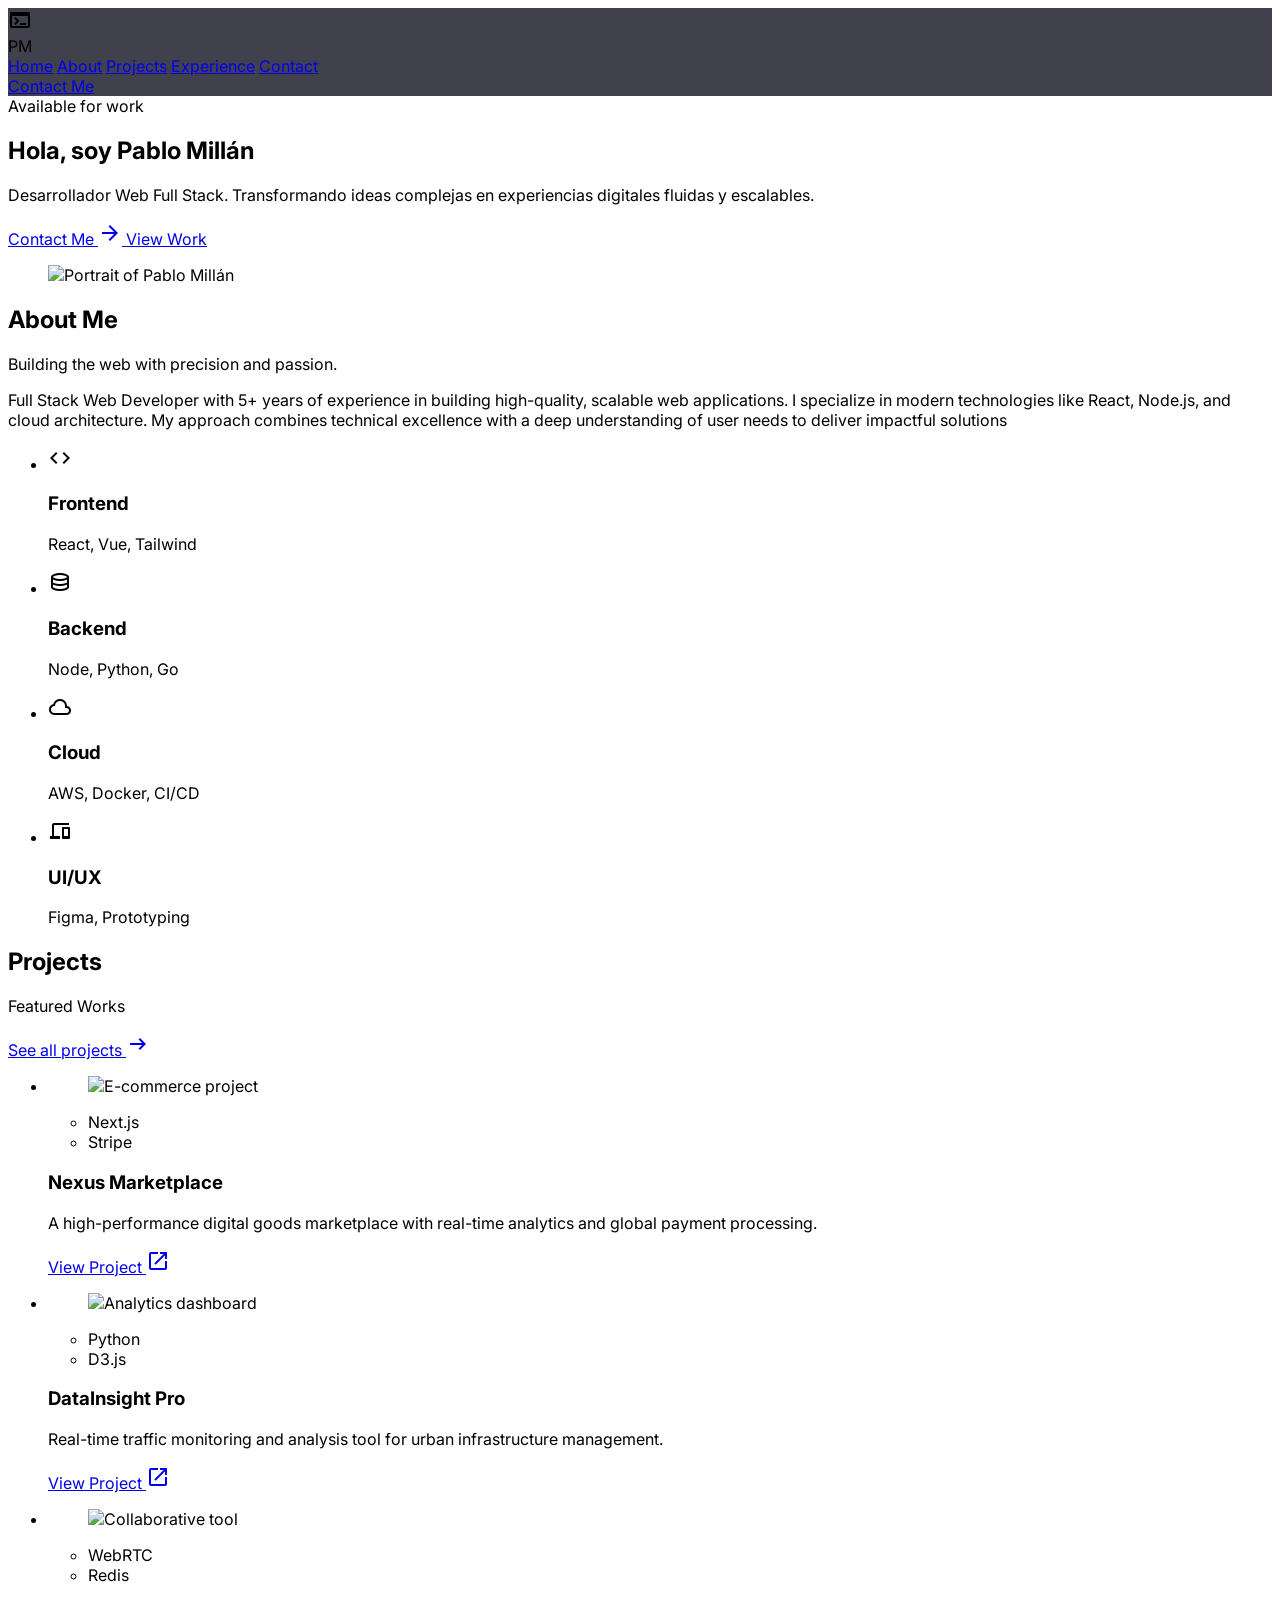
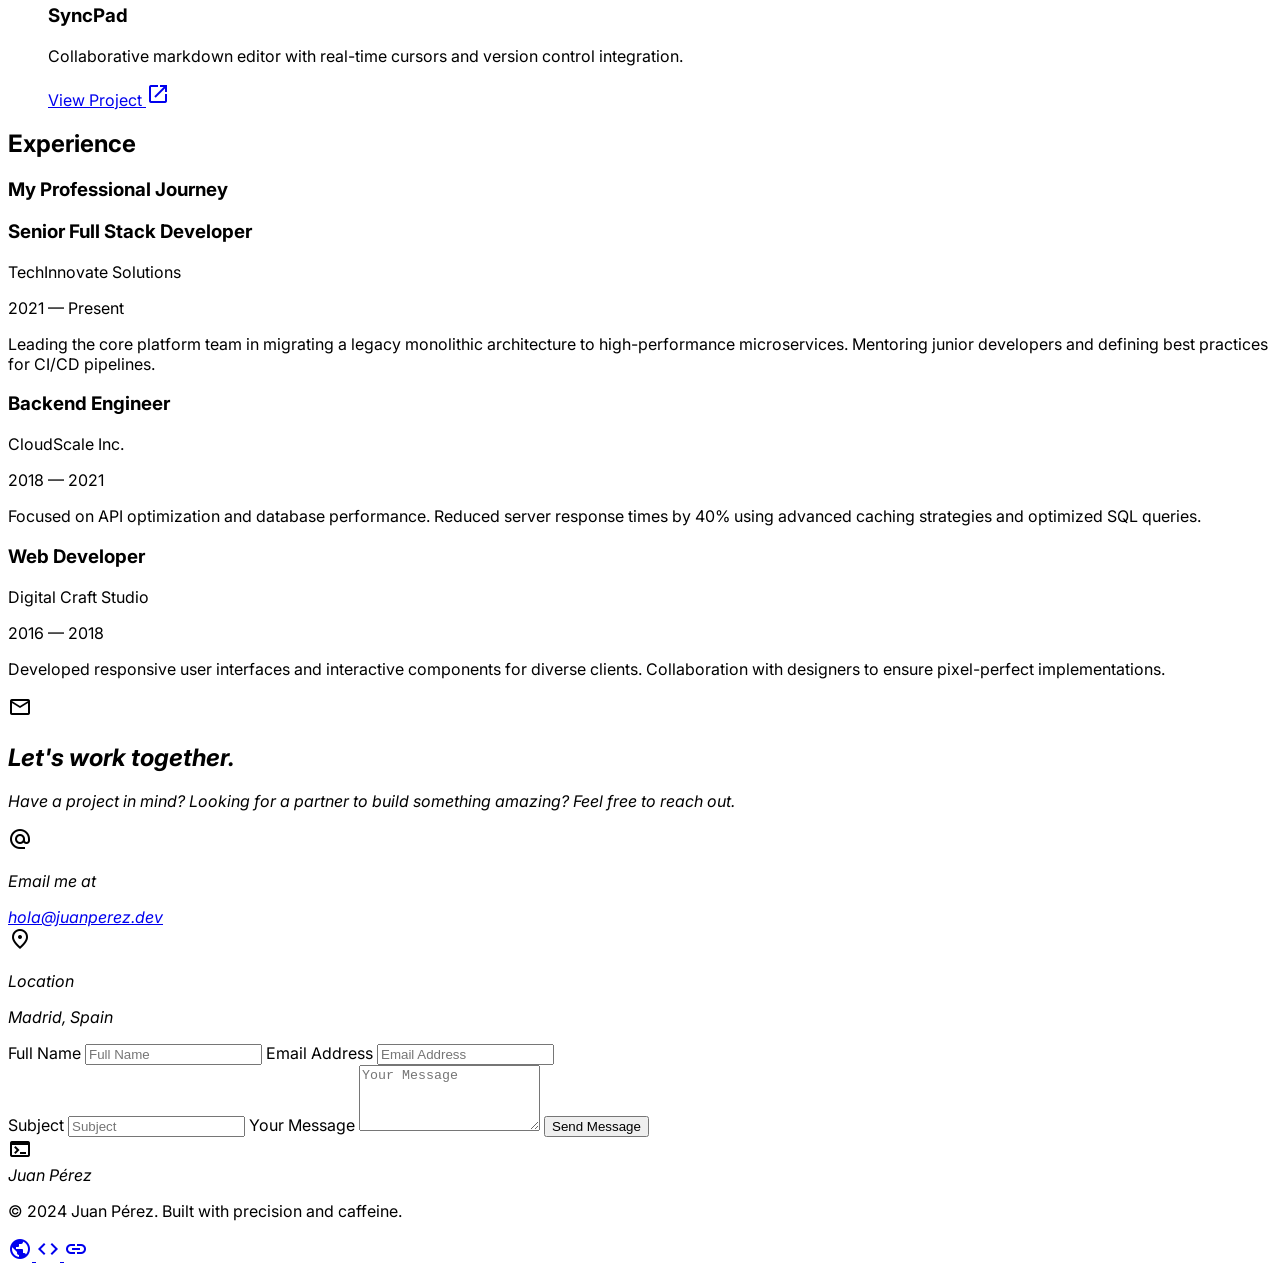
==== index.html @ 18f6be23 "Index del portfolio con html y tailwind para estilos Signed-off-by: PabloMM03 <1V3rsus1@gmail.com>" ====
<!DOCTYPE html>

<html class="dark" lang="es">
  <head>
    <meta charset="utf-8" />
    <meta content="width=device-width, initial-scale=1.0" name="viewport" />
    <title>Pablo Millán | Full Stack Developer</title>
    <!-- <link rel="stylesheet" href="styles.css"> -->
    <script src="https://cdn.tailwindcss.com?plugins=forms,container-queries"></script>
    <link
      href="https://fonts.googleapis.com/css2?family=Inter:wght@300;400;500;600;700;800;900&amp;display=swap"
      rel="stylesheet"
    />
    <link
      href="https://fonts.googleapis.com/css2?family=Material+Symbols+Outlined:wght@100..700,0..1&amp;display=swap"
      rel="stylesheet"
    />
    <link
      href="https://fonts.googleapis.com/css2?family=Material+Symbols+Outlined:wght,FILL@100..700,0..1&amp;display=swap"
      rel="stylesheet"
    />

    <script id="tailwind-config">
      tailwind.config = {
        darkMode: 'class',
        theme: {
          extend: {
            colors: {
              primary: '#5048e5',
              'background-light': '#f6f6f8',
              'background-dark': '#121121',
            },
            fontFamily: {
              display: ['Inter', 'sans-serif'],
            },
            borderRadius: {
              DEFAULT: '0.25rem',
              lg: '0.5rem',
              xl: '0.75rem',
              full: '9999px',
            },
          },
        },
      }
    </script>

    <style>
      html {
        scroll-behavior: smooth;
      }
      body {
        font-family: 'Inter', sans-serif;
      }
      .glass-effect {
        background: rgba(18, 17, 33, 0.8);
        backdrop-filter: blur(12px);
      }
    </style>
  </head>
  <body
    class="bg-background-light dark:bg-background-dark text-slate-900 dark:text-slate-100 font-display transition-colors duration-300"
  >
    <!-- Navigation Bar -->
    <nav
      class="fixed top-0 left-0 right-0 z-50 border-b border-primary/10 glass-effect"
    >
      <div
        class="max-w-7xl mx-auto px-6 h-20 flex items-center justify-between"
      >
        <div class="flex items-center gap-3">
          <div class="bg-primary p-2 rounded-lg text-white">
            <span class="material-symbols-outlined block">terminal</span>
          </div>
          <span class="text-xl font-bold tracking-tight">PM</span>
        </div>
        <div class="hidden md:flex items-center gap-10">
          <a
            class="text-sm font-medium hover:text-primary transition-colors"
            href="#home"
            >Home</a
          >
          <a
            class="text-sm font-medium hover:text-primary transition-colors"
            href="#about"
            >About</a
          >
          <a
            class="text-sm font-medium hover:text-primary transition-colors"
            href="#projects"
            >Projects</a
          >
          <a
            class="text-sm font-medium hover:text-primary transition-colors"
            href="#experience"
            >Experience</a
          >
          <a
            class="text-sm font-medium hover:text-primary transition-colors"
            href="#contact"
            >Contact</a
          >
        </div>
        <a
          class="bg-primary text-white px-6 py-2.5 rounded-lg text-sm font-bold hover:bg-primary/90 transition-all shadow-lg shadow-primary/20"
          href="#contact"
        >
          Contact Me
        </a>
      </div>
    </nav>

    <main class="pt-20">
      <!-- Hero Section -->
      <section id="home" class="relative overflow-hidden py-24 md:py-32">
        <!-- Fondos decorativos -->
        <div
          class="absolute top-0 right-0 -z-10 w-1/2 h-full opacity-20 pointer-events-none"
        >
          <div
            class="absolute top-1/4 right-1/4 w-96 h-96 bg-primary rounded-full blur-[120px]"
          ></div>
        </div>

        <div
          class="max-w-7xl mx-auto px-6 grid md:grid-cols-2 gap-16 items-center"
        >
          <!-- Texto principal -->
          <header class="flex flex-col gap-8">
            <!-- Estado disponible -->
            <div
              class="inline-flex items-center gap-2 px-3 py-1 rounded-full bg-primary/10 text-primary border border-primary/20 w-fit"
            >
              <span class="relative flex h-2 w-2">
                <span
                  class="animate-ping absolute inline-flex h-full w-full rounded-full bg-primary opacity-75"
                ></span>
                <span
                  class="relative inline-flex rounded-full h-2 w-2 bg-primary"
                ></span>
              </span>
              <span class="text-xs font-bold uppercase tracking-wider"
                >Available for work</span
              >
            </div>

            <!-- Nombre y descripción -->
            <hgroup class="space-y-4">
              <h1
                class="text-5xl md:text-7xl font-black leading-[1.1] tracking-tight"
              >
                Hola, soy <span class="text-primary">Pablo Millán</span>
              </h1>
              <p
                class="text-xl text-slate-600 dark:text-slate-400 max-w-lg leading-relaxed"
              >
                Desarrollador Web Full Stack. Transformando ideas complejas en
                experiencias digitales fluidas y escalables.
              </p>
            </hgroup>

            <!-- Botones -->
            <div class="flex flex-wrap gap-4">
              <a
                href="#contact"
                class="bg-primary text-white px-8 py-4 rounded-xl font-bold flex items-center gap-2 hover:translate-y-[-2px] transition-all shadow-xl shadow-primary/30"
              >
                Contact Me
                <span class="material-symbols-outlined text-lg"
                  >arrow_forward</span
                >
              </a>
              <a
                href="#projects"
                class="bg-slate-200 dark:bg-slate-800/50 px-8 py-4 rounded-xl font-bold hover:bg-slate-300 dark:hover:bg-slate-800 transition-all"
              >
                View Work
              </a>
            </div>
          </header>

          <!-- Imagen -->
          <figure class="relative group">
            <div
              class="absolute -inset-1 bg-gradient-to-r from-primary to-indigo-500 rounded-2xl blur opacity-25 group-hover:opacity-40 transition duration-1000 group-hover:duration-200"
            ></div>
            <div
              class="relative bg-white dark:bg-slate-900 rounded-2xl overflow-hidden aspect-square border border-slate-200 dark:border-slate-800"
            >
              <img
                alt="Portrait of Pablo Millán"
                class="w-full h-full object-cover"
                data-alt="Professional portrait of a male web developer"
                src="https://lh3.googleusercontent.com/aida-public/[base64]"
              />
            </div>
          </figure>
        </div>
      </section>

      <!-- About Section -->
      <section id="about" class="py-24 bg-slate-50 dark:bg-slate-900/30">
        <div class="max-w-7xl mx-auto px-6">
          <article class="max-w-3xl">
            <header class="mb-10">
              <h2
                class="text-primary font-bold tracking-widest uppercase text-sm mb-4"
              >
                About Me
              </h2>
              <p class="text-3xl md:text-4xl font-bold">
                Building the web with precision and passion.
              </p>
            </header>

            <p
              class="text-lg text-slate-600 dark:text-slate-400 leading-relaxed mb-10"
            >
              Full Stack Web Developer with 5+ years of experience in building
              high-quality, scalable web applications. I specialize in modern
              technologies like React, Node.js, and cloud architecture. My
              approach combines technical excellence with a deep understanding
              of user needs to deliver impactful solutions
            </p>

            <ul class="grid grid-cols-2 md:grid-cols-4 gap-6 items-stretch">
              <li class="h-full">
                <article
                  class="h-full flex flex-col p-6 rounded-2xl bg-white dark:bg-slate-800 border border-slate-200 dark:border-slate-700"
                >
                  <span class="material-symbols-outlined text-primary mb-3">
                    code
                  </span>
                  <h3 class="font-bold mb-1">Frontend</h3>
                  <p class="text-sm text-slate-500">React, Vue, Tailwind</p>
                </article>
              </li>

              <li class="h-full">
                <article
                  class="h-full flex flex-col p-6 rounded-2xl bg-white dark:bg-slate-800 border border-slate-200 dark:border-slate-700"
                >
                  <span class="material-symbols-outlined text-primary mb-3">
                    database
                  </span>
                  <h3 class="font-bold mb-1">Backend</h3>
                  <p class="text-sm text-slate-500">Node, Python, Go</p>
                </article>
              </li>

              <li class="h-full">
                <article
                  class="h-full flex flex-col p-6 rounded-2xl bg-white dark:bg-slate-800 border border-slate-200 dark:border-slate-700"
                >
                  <span class="material-symbols-outlined text-primary mb-3">
                    cloud
                  </span>
                  <h3 class="font-bold mb-1">Cloud</h3>
                  <p class="text-sm text-slate-500">AWS, Docker, CI/CD</p>
                </article>
              </li>

              <li class="h-full">
                <article
                  class="h-full flex flex-col p-6 rounded-2xl bg-white dark:bg-slate-800 border border-slate-200 dark:border-slate-700"
                >
                  <span class="material-symbols-outlined text-primary mb-3">
                    devices
                  </span>
                  <h3 class="font-bold mb-1">UI/UX</h3>
                  <p class="text-sm text-slate-500">Figma, Prototyping</p>
                </article>
              </li>
            </ul>
          </article>
        </div>
      </section>

      <!-- Projects Section -->
      <section id="projects" class="py-24">
        <!-- Encabezado de la sección -->
        <header
          class="max-w-7xl mx-auto px-6 mb-16 flex justify-between items-end"
        >
          <div>
            <h2
              class="text-primary font-bold tracking-widest uppercase text-sm mb-4"
            >
              Projects
            </h2>
            <p class="text-3xl md:text-4xl font-bold">Featured Works</p>
          </div>
          <a
            href="projects.html"
            class="text-primary font-bold flex items-center gap-2"
          >
            See all projects
            <span
              class="material-symbols-outlined group-hover:translate-x-1 transition-transform"
              >arrow_right_alt</span
            >
          </a>
        </header>

        <!-- Grid de proyectos -->
        <ul
          class="max-w-7xl mx-auto px-6 grid md:grid-cols-2 lg:grid-cols-3 gap-8 items-stretch"
        >
          <!-- Proyecto 1 -->
          <li class="h-full">
            <article
              class="group flex flex-col h-full bg-white dark:bg-slate-900 rounded-2xl overflow-hidden border border-slate-200 dark:border-slate-800 hover:border-primary/50 transition-all"
            >
              <figure class="aspect-video overflow-hidden">
                <img
                  src="https://lh3.googleusercontent.com/aida-public/[base64]"
                  alt="E-commerce project"
                  class="w-full h-full object-cover group-hover:scale-105 transition-transform duration-500"
                />
              </figure>

              <header class="p-8 flex flex-col flex-1">
                <ul class="flex gap-2 mb-4 text-xs font-bold flex-wrap">
                  <li class="px-3 py-1 bg-primary/10 text-primary rounded-full">
                    Next.js
                  </li>
                  <li class="px-3 py-1 bg-primary/10 text-primary rounded-full">
                    Stripe
                  </li>
                </ul>
                <h3 class="text-xl font-bold mb-2">Nexus Marketplace</h3>
                <p
                  class="text-slate-500 dark:text-slate-400 text-sm mb-6 flex-1"
                >
                  A high-performance digital goods marketplace with real-time
                  analytics and global payment processing.
                </p>
                <a
                  href="#"
                  class="inline-flex items-center gap-2 text-sm font-bold text-primary mt-auto"
                >
                  View Project
                  <span
                    class="material-symbols-outlined text-sm group-hover:translate-x-0.5 transition-transform"
                    >open_in_new</span
                  >
                </a>
              </header>
            </article>
          </li>

          <!-- Proyecto 2 -->
          <li class="h-full">
            <article
              class="group flex flex-col h-full bg-white dark:bg-slate-900 rounded-2xl overflow-hidden border border-slate-200 dark:border-slate-800 hover:border-primary/50 transition-all"
            >
              <figure class="aspect-video overflow-hidden">
                <img
                  src="https://lh3.googleusercontent.com/aida-public/[base64]"
                  alt="Analytics dashboard"
                  class="w-full h-full object-cover group-hover:scale-105 transition-transform duration-500"
                />
              </figure>

              <header class="p-8 flex flex-col flex-1">
                <ul class="flex gap-2 mb-4 text-xs font-bold flex-wrap">
                  <li class="px-3 py-1 bg-primary/10 text-primary rounded-full">
                    Python
                  </li>
                  <li class="px-3 py-1 bg-primary/10 text-primary rounded-full">
                    D3.js
                  </li>
                </ul>
                <h3 class="text-xl font-bold mb-2">DataInsight Pro</h3>
                <p
                  class="text-slate-500 dark:text-slate-400 text-sm mb-6 flex-1"
                >
                  Real-time traffic monitoring and analysis tool for urban
                  infrastructure management.
                </p>
                <a
                  href="#"
                  class="inline-flex items-center gap-2 text-sm font-bold text-primary mt-auto"
                >
                  View Project
                  <span
                    class="material-symbols-outlined text-sm group-hover:translate-x-0.5 transition-transform"
                    >open_in_new</span
                  >
                </a>
              </header>
            </article>
          </li>

          <!-- Proyecto 3 -->
          <li class="h-full">
            <article
              class="group flex flex-col h-full bg-white dark:bg-slate-900 rounded-2xl overflow-hidden border border-slate-200 dark:border-slate-800 hover:border-primary/50 transition-all"
            >
              <figure class="aspect-video overflow-hidden">
                <img
                  src="https://lh3.googleusercontent.com/aida-public/[base64]"
                  alt="Collaborative tool"
                  class="w-full h-full object-cover group-hover:scale-105 transition-transform duration-500"
                />
              </figure>

              <header class="p-8 flex flex-col flex-1">
                <ul class="flex gap-2 mb-4 text-xs font-bold flex-wrap">
                  <li class="px-3 py-1 bg-primary/10 text-primary rounded-full">
                    WebRTC
                  </li>
                  <li class="px-3 py-1 bg-primary/10 text-primary rounded-full">
                    Redis
                  </li>
                </ul>
                <h3 class="text-xl font-bold mb-2">SyncPad</h3>
                <p
                  class="text-slate-500 dark:text-slate-400 text-sm mb-6 flex-1"
                >
                  Collaborative markdown editor with real-time cursors and
                  version control integration.
                </p>
                <a
                  href="https://pablomm03.github.io/InteractiveTaskManager/"
                  target="_blank"
                  class="inline-flex items-center gap-2 text-sm font-bold text-primary mt-auto"
                >
                  View Project
                  <span
                    class="material-symbols-outlined text-sm group-hover:translate-x-0.5 transition-transform"
                    >open_in_new</span
                  >
                </a>
              </header>
            </article>
          </li>
        </ul>
      </section>

      <!-- Experience Section -->
      <section id="experience" class="py-24 bg-slate-50 dark:bg-slate-900/30">
        <header class="max-w-4xl mx-auto px-6 text-center mb-16">
          <h2
            class="text-primary font-bold tracking-widest uppercase text-sm mb-4"
          >
            Experience
          </h2>
          <h3 class="text-3xl md:text-4xl font-bold">
            My Professional Journey
          </h3>
        </header>

        <div class="max-w-4xl mx-auto px-6 space-y-12">
          <!-- Experience Item 1 -->
          <article
            class="relative pl-12 before:content-[''] before:absolute before:left-0 before:top-2 before:bottom-[-48px] before:w-px before:bg-slate-200 dark:before:bg-slate-800"
          >
            <div
              class="absolute left-[-6px] top-2 w-3 h-3 rounded-full bg-primary ring-4 ring-primary/20"
            ></div>
            <header
              class="flex flex-col md:flex-row md:items-start justify-between gap-4"
            >
              <div>
                <h3 class="text-xl font-bold">Senior Full Stack Developer</h3>
                <p class="text-primary font-medium">TechInnovate Solutions</p>
              </div>
              <time
                class="text-sm font-bold px-3 py-1 rounded-lg bg-slate-200 dark:bg-slate-800 w-fit"
                >2021 — Present</time
              >
            </header>
            <p class="mt-4 text-slate-600 dark:text-slate-400 leading-relaxed">
              Leading the core platform team in migrating a legacy monolithic
              architecture to high-performance microservices. Mentoring junior
              developers and defining best practices for CI/CD pipelines.
            </p>
          </article>

          <!-- Experience Item 2 -->
          <article
            class="relative pl-12 before:content-[''] before:absolute before:left-0 before:top-2 before:bottom-[-48px] before:w-px before:bg-slate-200 dark:before:bg-slate-800"
          >
            <div
              class="absolute left-[-6px] top-2 w-3 h-3 rounded-full bg-slate-300 dark:bg-slate-700"
            ></div>
            <header
              class="flex flex-col md:flex-row md:items-start justify-between gap-4"
            >
              <div>
                <h3 class="text-xl font-bold">Backend Engineer</h3>
                <p class="text-primary font-medium">CloudScale Inc.</p>
              </div>
              <time
                class="text-sm font-bold px-3 py-1 rounded-lg bg-slate-200 dark:bg-slate-800 w-fit"
                >2018 — 2021</time
              >
            </header>
            <p class="mt-4 text-slate-600 dark:text-slate-400 leading-relaxed">
              Focused on API optimization and database performance. Reduced
              server response times by 40% using advanced caching strategies and
              optimized SQL queries.
            </p>
          </article>

          <!-- Experience Item 3 -->
          <article class="relative pl-12">
            <div
              class="absolute left-[-6px] top-2 w-3 h-3 rounded-full bg-slate-300 dark:bg-slate-700"
            ></div>
            <header
              class="flex flex-col md:flex-row md:items-start justify-between gap-4"
            >
              <div>
                <h3 class="text-xl font-bold">Web Developer</h3>
                <p class="text-primary font-medium">Digital Craft Studio</p>
              </div>
              <time
                class="text-sm font-bold px-3 py-1 rounded-lg bg-slate-200 dark:bg-slate-800 w-fit"
                >2016 — 2018</time
              >
            </header>
            <p class="mt-4 text-slate-600 dark:text-slate-400 leading-relaxed">
              Developed responsive user interfaces and interactive components
              for diverse clients. Collaboration with designers to ensure
              pixel-perfect implementations.
            </p>
          </article>
        </div>
      </section>

      <!-- Contact Section -->
      <section id="contact" class="py-24">
        <div class="max-w-7xl mx-auto px-6">
          <div
            class="bg-primary rounded-[2rem] p-8 md:p-16 text-white overflow-hidden relative shadow-2xl shadow-primary/20"
          >
            <!-- Icono decorativo -->
            <div class="absolute top-0 right-0 p-12 opacity-10">
              <span class="material-symbols-outlined text-[200px]">mail</span>
            </div>

            <div class="relative z-10 grid lg:grid-cols-2 gap-16">
              <!-- Información de contacto -->
              <address class="not-italic">
                <header>
                  <h2 class="text-4xl md:text-5xl font-black mb-6">
                    Let's work together.
                  </h2>
                  <p class="text-xl text-primary-100/80 mb-10 max-w-md">
                    Have a project in mind? Looking for a partner to build
                    something amazing? Feel free to reach out.
                  </p>
                </header>

                <div class="space-y-6">
                  <div class="flex items-center gap-4">
                    <div
                      class="size-12 rounded-xl bg-white/10 flex items-center justify-center"
                    >
                      <span class="material-symbols-outlined"
                        >alternate_email</span
                      >
                    </div>
                    <div>
                      <p class="text-sm text-white/60">Email me at</p>
                      <a
                        class="font-bold text-lg hover:underline"
                        href="mailto:hola@juanperez.dev"
                        >hola@juanperez.dev</a
                      >
                    </div>
                  </div>
                  <div class="flex items-center gap-4">
                    <div
                      class="size-12 rounded-xl bg-white/10 flex items-center justify-center"
                    >
                      <span class="material-symbols-outlined">location_on</span>
                    </div>
                    <div>
                      <p class="text-sm text-white/60">Location</p>
                      <p
                        class="font-bold text-lg"
                        data-location="Madrid, Spain"
                      >
                        Madrid, Spain
                      </p>
                    </div>
                  </div>
                </div>
              </address>

              <!-- Formulario de contacto -->
              <form class="space-y-4" aria-label="Contact Form">
                <div class="grid md:grid-cols-2 gap-4">
                  <label class="hidden" for="fullName">Full Name</label>
                  <input
                    id="fullName"
                    type="text"
                    placeholder="Full Name"
                    class="w-full bg-white/10 border-white/20 rounded-xl px-6 py-4 focus:ring-2 focus:ring-white outline-none placeholder:text-white/40"
                  />

                  <label class="hidden" for="emailAddress">Email Address</label>
                  <input
                    id="emailAddress"
                    type="email"
                    placeholder="Email Address"
                    class="w-full bg-white/10 border-white/20 rounded-xl px-6 py-4 focus:ring-2 focus:ring-white outline-none placeholder:text-white/40"
                  />
                </div>

                <label class="hidden" for="subject">Subject</label>
                <input
                  id="subject"
                  type="text"
                  placeholder="Subject"
                  class="w-full bg-white/10 border-white/20 rounded-xl px-6 py-4 focus:ring-2 focus:ring-white outline-none placeholder:text-white/40"
                />

                <label class="hidden" for="message">Your Message</label>
                <textarea
                  id="message"
                  rows="4"
                  placeholder="Your Message"
                  class="w-full bg-white/10 border-white/20 rounded-xl px-6 py-4 focus:ring-2 focus:ring-white outline-none placeholder:text-white/40"
                ></textarea>

                <button
                  type="submit"
                  class="w-full bg-white text-primary font-black py-4 rounded-xl hover:bg-slate-100 transition-colors shadow-lg"
                >
                  Send Message
                </button>
              </form>
            </div>
          </div>
        </div>
      </section>
    </main>

    <!-- Footer -->
    <footer class="py-12 border-t border-slate-200 dark:border-slate-800">
      <div
        class="max-w-7xl mx-auto px-6 flex flex-col md:flex-row items-center justify-between gap-8"
      >
        <!-- Identidad / Marca -->
        <div class="flex items-center gap-3">
          <div class="bg-primary p-1.5 rounded text-white">
            <span class="material-symbols-outlined text-sm block"
              >terminal</span
            >
          </div>
          <address class="not-italic font-bold">Juan Pérez</address>
        </div>

        <!-- Derechos -->
        <p class="text-slate-500 text-sm">
          © 2024 Juan Pérez. Built with precision and caffeine.
        </p>

        <!-- Enlaces de redes / iconos -->
        <nav class="flex gap-4" aria-label="Social Links">
          <a
            class="size-10 rounded-lg flex items-center justify-center bg-slate-100 dark:bg-slate-800 hover:bg-primary hover:text-white transition-all"
            href="#"
            aria-label="Website"
          >
            <span class="material-symbols-outlined text-lg">public</span>
          </a>
          <a
            class="size-10 rounded-lg flex items-center justify-center bg-slate-100 dark:bg-slate-800 hover:bg-primary hover:text-white transition-all"
            href="#"
            aria-label="GitHub"
          >
            <span class="material-symbols-outlined text-lg">code</span>
          </a>
          <a
            class="size-10 rounded-lg flex items-center justify-center bg-slate-100 dark:bg-slate-800 hover:bg-primary hover:text-white transition-all"
            href="#"
            aria-label="Portfolio link"
          >
            <span class="material-symbols-outlined text-lg">link</span>
          </a>
        </nav>
      </div>
    </footer>
  </body>
</html>
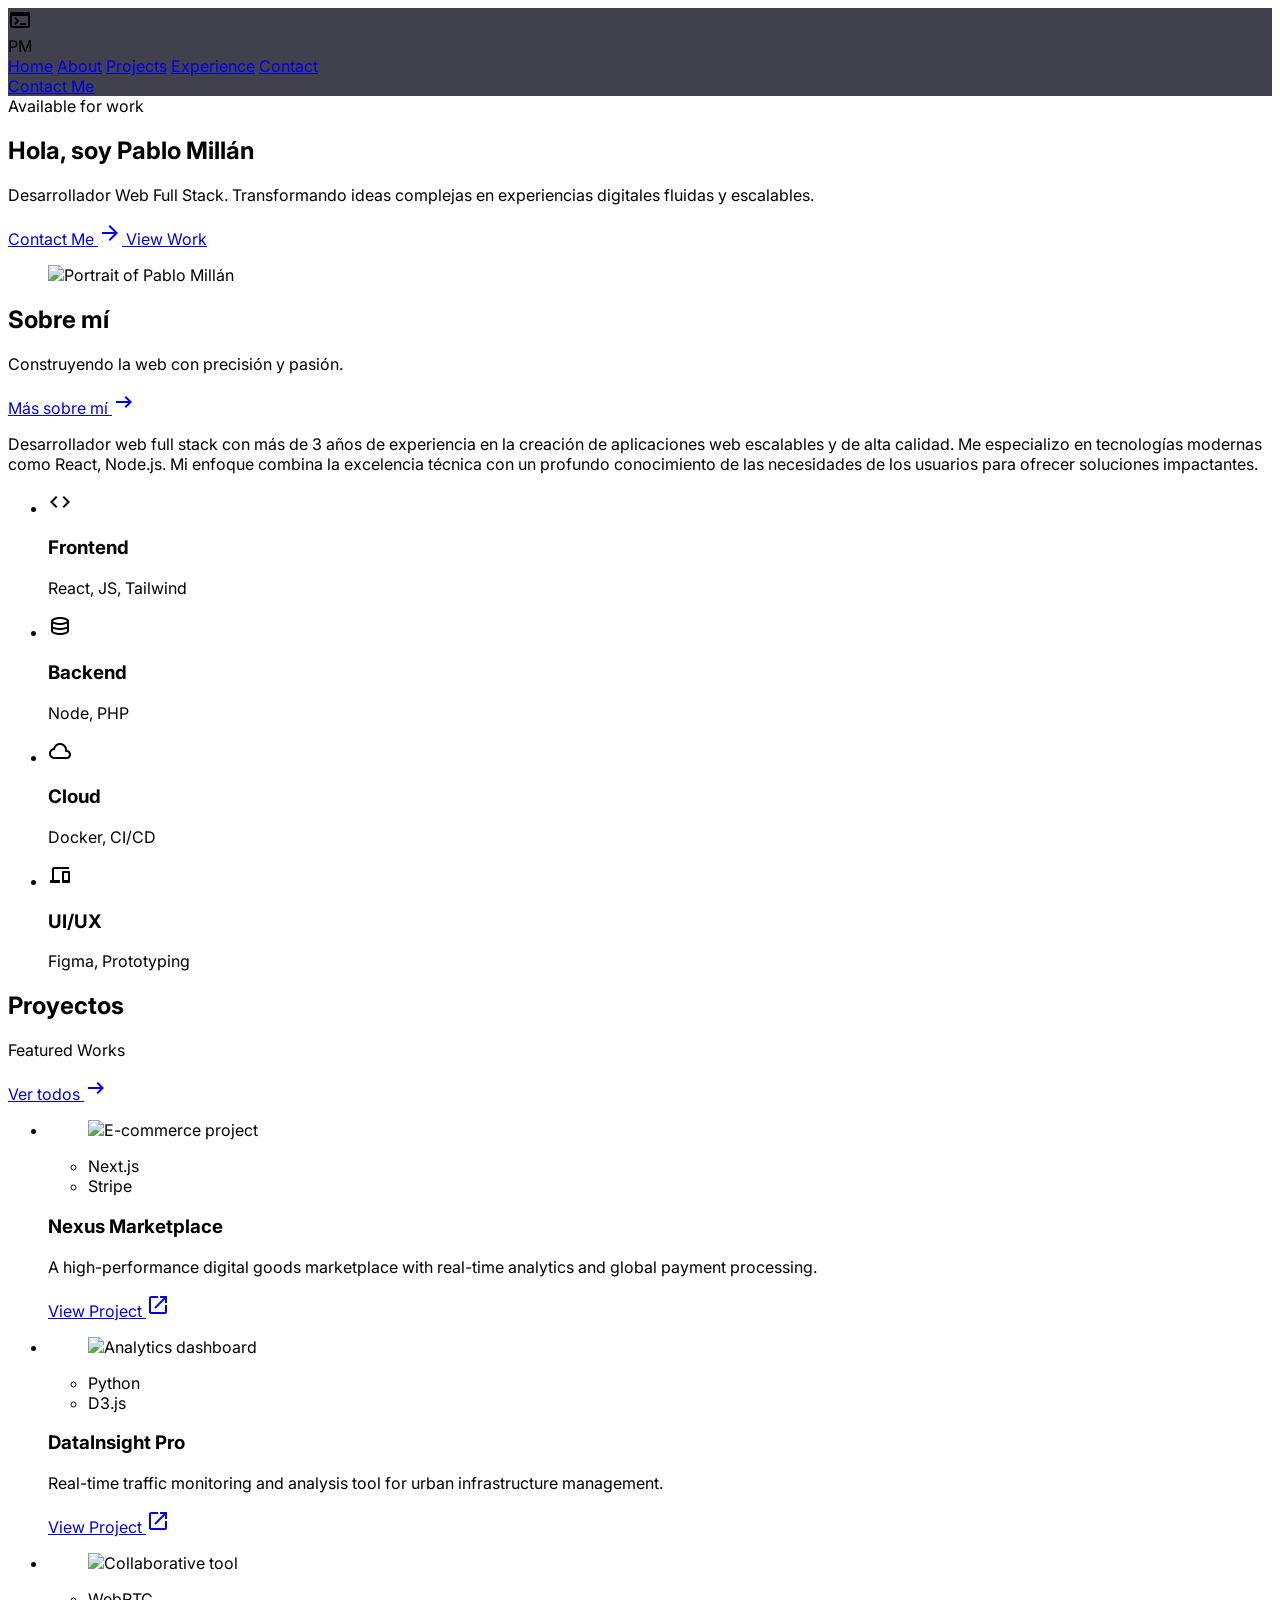
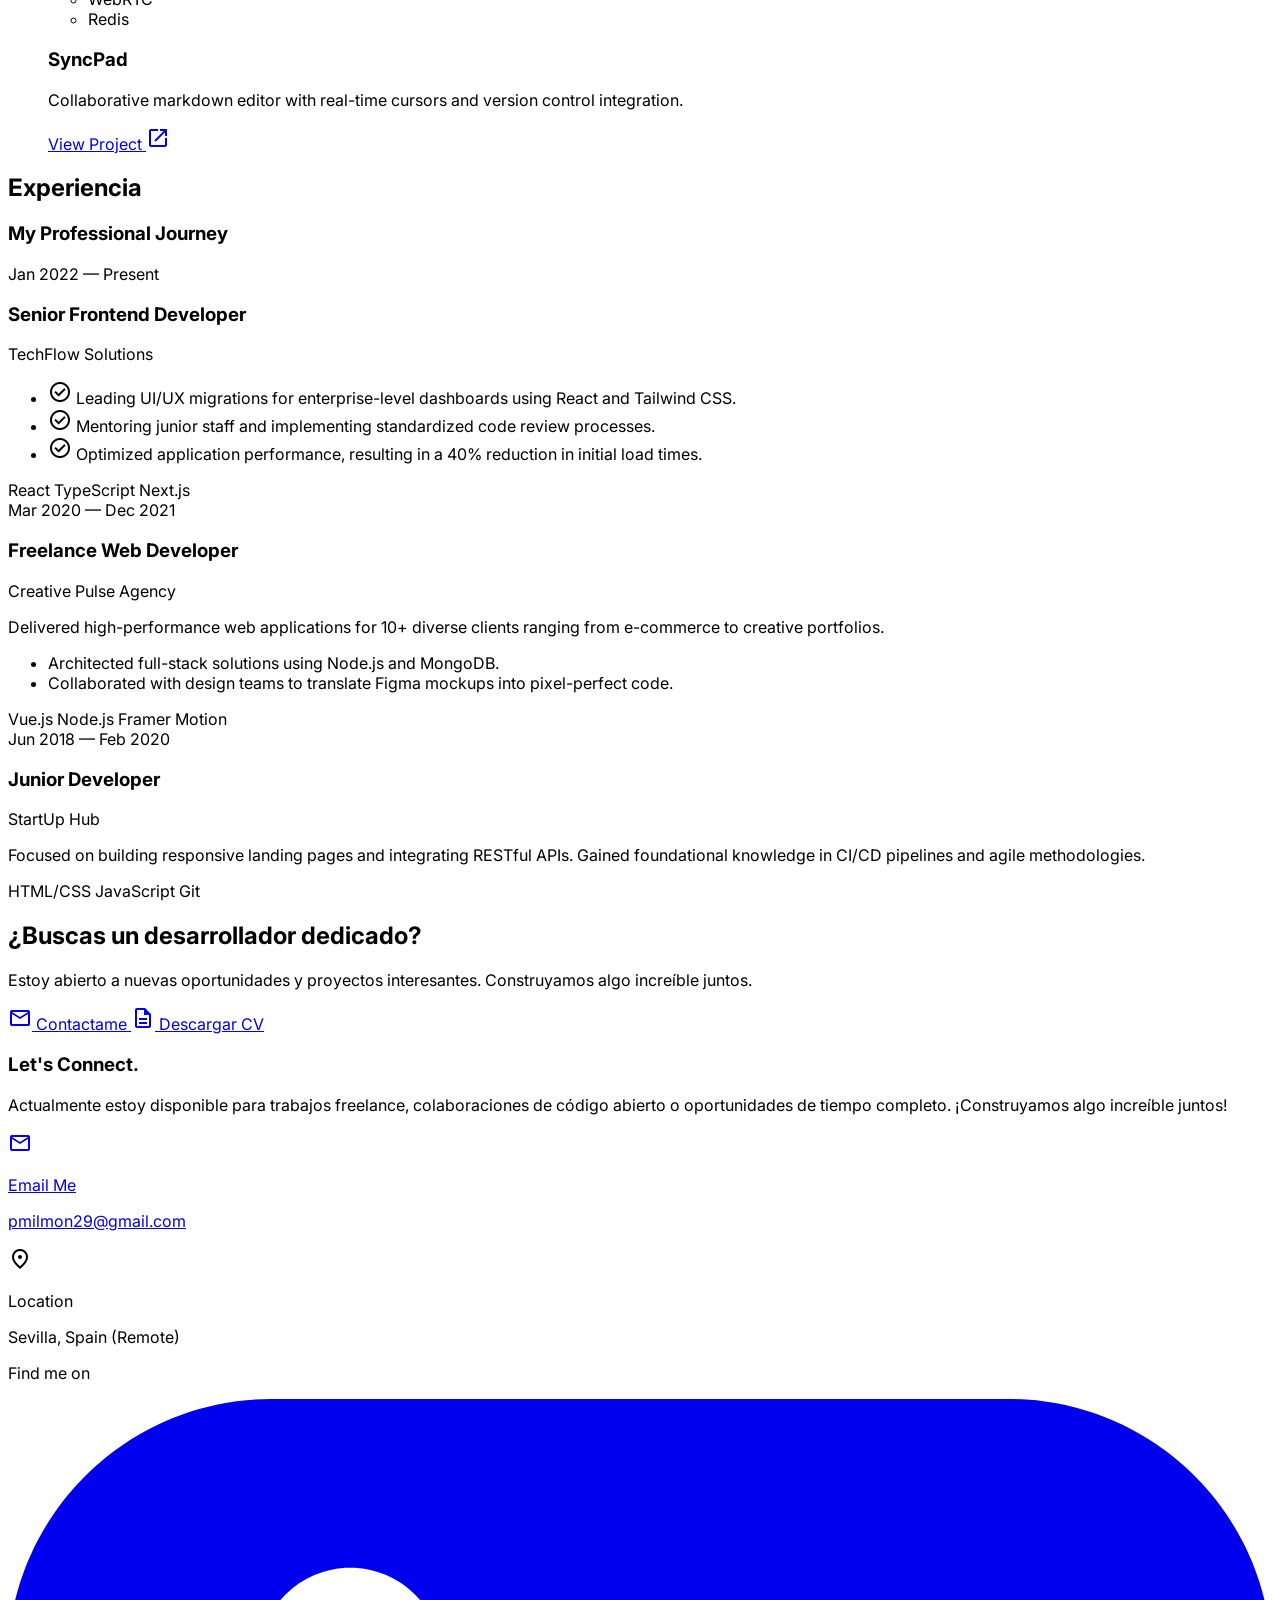
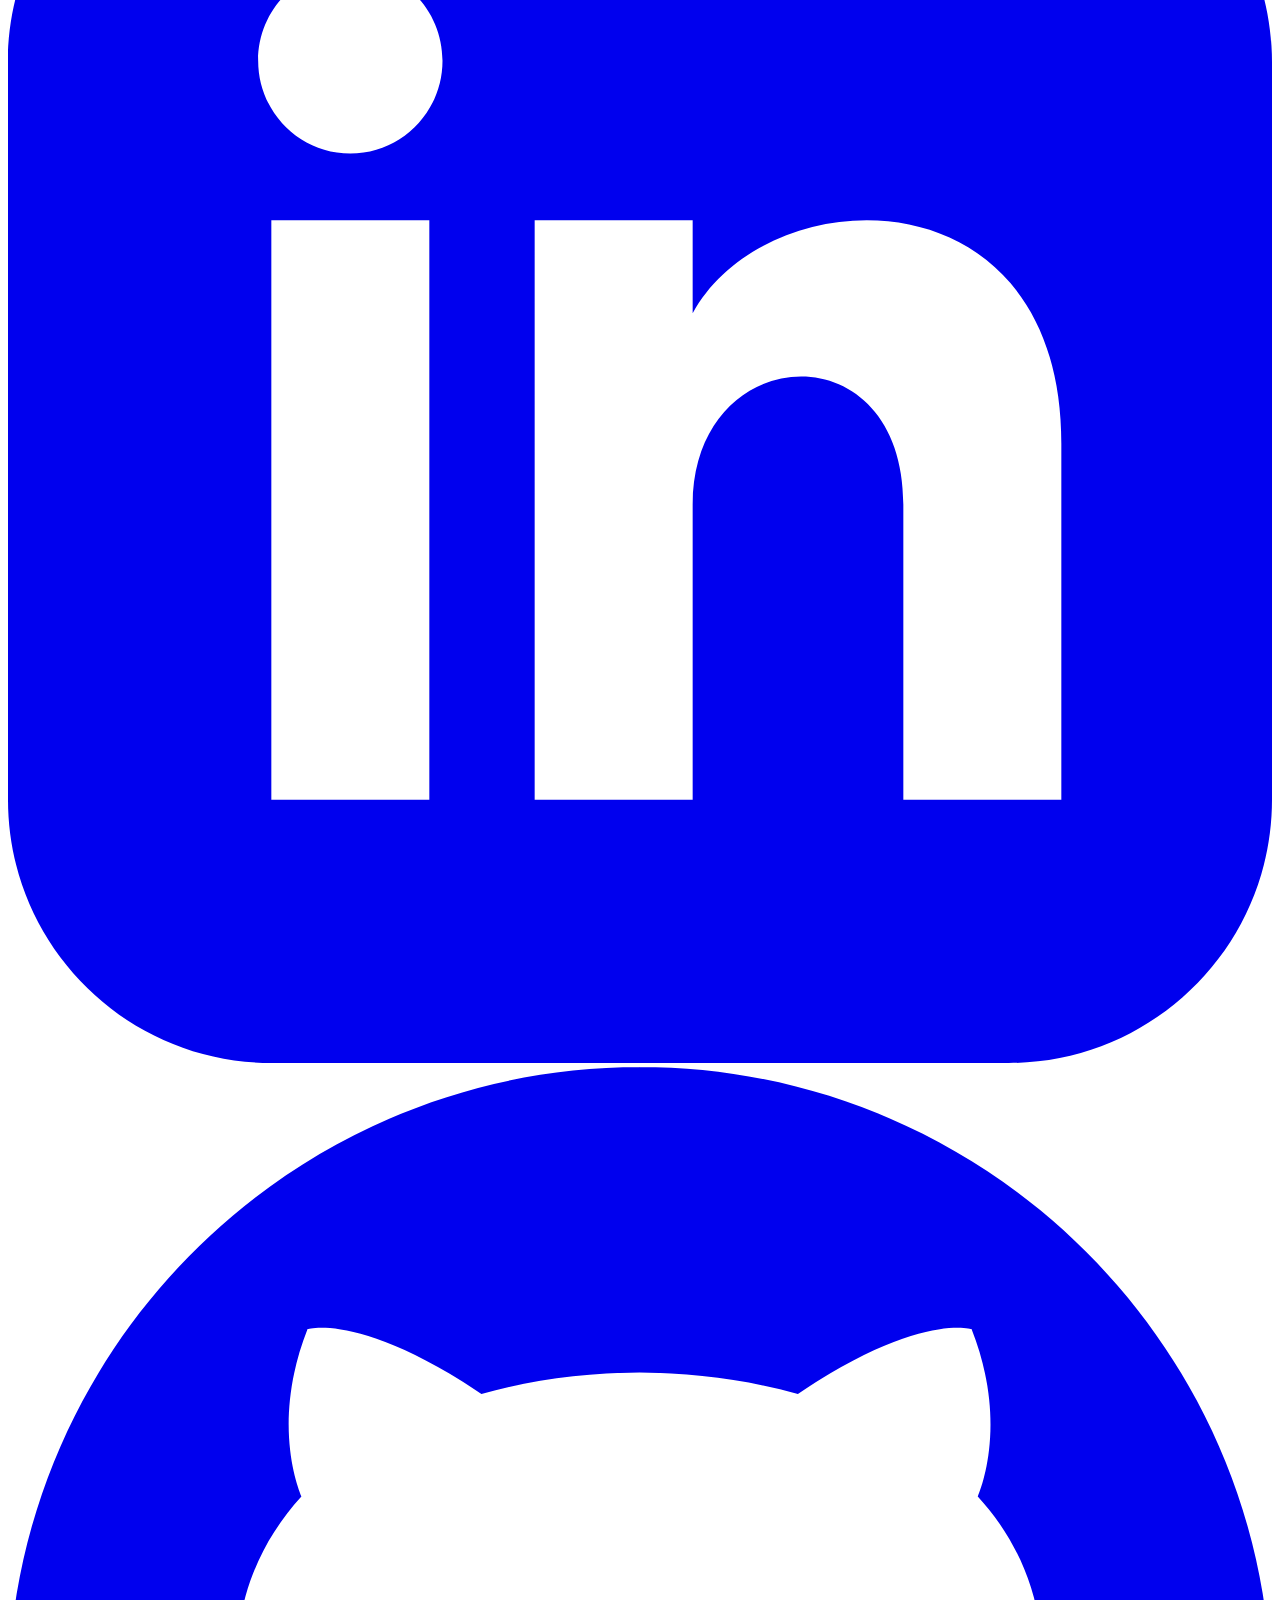
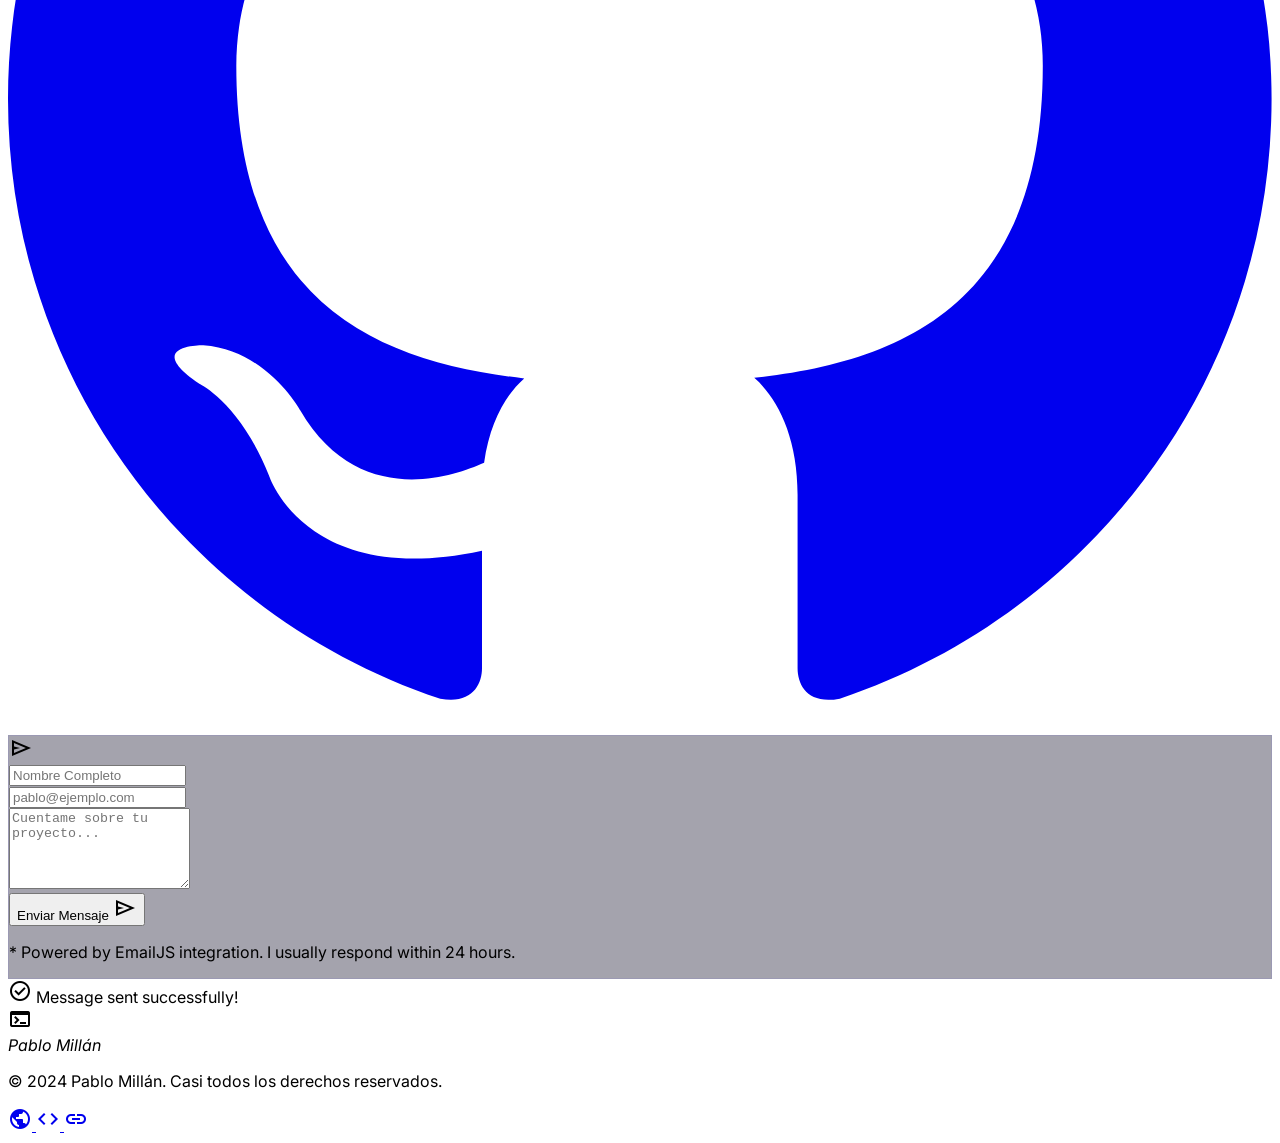
==== commit 0c158ce8: "Reestructuración del index, cambio de estilos e información añadida. Signed-off-by: PabloMM03 <1V3rs" ====
--- a/index.html
+++ b/index.html
@@ -54,6 +54,19 @@
       .glass-effect {
         background: rgba(18, 17, 33, 0.8);
         backdrop-filter: blur(12px);
+      }
+      .glass-card {
+        background: rgba(28, 27, 50, 0.4);
+        backdrop-filter: blur(12px);
+        border: 1px solid rgba(80, 72, 229, 0.1);
+      }
+      .timeline-line {
+        background: linear-gradient(
+          to bottom,
+          #5048e5 0%,
+          #5048e5 50%,
+          rgba(80, 72, 229, 0.1) 100%
+        );
       }
     </style>
   </head>
@@ -102,7 +115,7 @@
         </div>
         <a
           class="bg-primary text-white px-6 py-2.5 rounded-lg text-sm font-bold hover:bg-primary/90 transition-all shadow-lg shadow-primary/20"
-          href="#contact"
+          href="mailto:pmilmon29@gmail.com"
         >
           Contact Me
         </a>
@@ -205,21 +218,33 @@
               <h2
                 class="text-primary font-bold tracking-widest uppercase text-sm mb-4"
               >
-                About Me
+                Sobre mí
               </h2>
               <p class="text-3xl md:text-4xl font-bold">
-                Building the web with precision and passion.
+                Construyendo la web con precisión y pasión.
               </p>
             </header>
-
+            <div class="mb-6">
+              <a
+                href="about.html"
+                class="text-primary font-bold flex items-center gap-2"
+              >
+                Más sobre mí
+                <span
+                  class="material-symbols-outlined group-hover:translate-x-1 transition-transform"
+                  >arrow_right_alt</span
+                >
+              </a>
+            </div>
             <p
               class="text-lg text-slate-600 dark:text-slate-400 leading-relaxed mb-10"
             >
-              Full Stack Web Developer with 5+ years of experience in building
-              high-quality, scalable web applications. I specialize in modern
-              technologies like React, Node.js, and cloud architecture. My
-              approach combines technical excellence with a deep understanding
-              of user needs to deliver impactful solutions
+              Desarrollador web full stack con más de 3 años de experiencia en
+              la creación de aplicaciones web escalables y de alta calidad. Me
+              especializo en tecnologías modernas como React, Node.js. Mi
+              enfoque combina la excelencia técnica con un profundo conocimiento
+              de las necesidades de los usuarios para ofrecer soluciones
+              impactantes.
             </p>
 
             <ul class="grid grid-cols-2 md:grid-cols-4 gap-6 items-stretch">
@@ -231,7 +256,7 @@
                     code
                   </span>
                   <h3 class="font-bold mb-1">Frontend</h3>
-                  <p class="text-sm text-slate-500">React, Vue, Tailwind</p>
+                  <p class="text-sm text-slate-500">React, JS, Tailwind</p>
                 </article>
               </li>
 
@@ -243,7 +268,7 @@
                     database
                   </span>
                   <h3 class="font-bold mb-1">Backend</h3>
-                  <p class="text-sm text-slate-500">Node, Python, Go</p>
+                  <p class="text-sm text-slate-500">Node, PHP</p>
                 </article>
               </li>
 
@@ -255,7 +280,7 @@
                     cloud
                   </span>
                   <h3 class="font-bold mb-1">Cloud</h3>
-                  <p class="text-sm text-slate-500">AWS, Docker, CI/CD</p>
+                  <p class="text-sm text-slate-500">Docker, CI/CD</p>
                 </article>
               </li>
 
@@ -285,7 +310,7 @@
             <h2
               class="text-primary font-bold tracking-widest uppercase text-sm mb-4"
             >
-              Projects
+              Proyectos
             </h2>
             <p class="text-3xl md:text-4xl font-bold">Featured Works</p>
           </div>
@@ -293,7 +318,7 @@
             href="projects.html"
             class="text-primary font-bold flex items-center gap-2"
           >
-            See all projects
+            Ver todos
             <span
               class="material-symbols-outlined group-hover:translate-x-1 transition-transform"
               >arrow_right_alt</span
@@ -443,202 +468,442 @@
           <h2
             class="text-primary font-bold tracking-widest uppercase text-sm mb-4"
           >
-            Experience
+            Experiencia
           </h2>
           <h3 class="text-3xl md:text-4xl font-bold">
             My Professional Journey
           </h3>
         </header>
-
-        <div class="max-w-4xl mx-auto px-6 space-y-12">
-          <!-- Experience Item 1 -->
-          <article
-            class="relative pl-12 before:content-[''] before:absolute before:left-0 before:top-2 before:bottom-[-48px] before:w-px before:bg-slate-200 dark:before:bg-slate-800"
-          >
+        <div class="flex-1 w-full max-w-5xl mx-auto px-6 py-12 md:py-20">
+          <!-- Timeline Section -->
+          <section class="relative" aria-label="Work Experience Timeline">
+            <!-- Vertical Line -->
             <div
-              class="absolute left-[-6px] top-2 w-3 h-3 rounded-full bg-primary ring-4 ring-primary/20"
+              class="absolute left-4 md:left-1/2 top-0 bottom-0 w-0.5 bg-primary/20 -translate-x-1/2 hidden md:block"
+              aria-hidden="true"
             ></div>
-            <header
-              class="flex flex-col md:flex-row md:items-start justify-between gap-4"
-            >
-              <div>
-                <h3 class="text-xl font-bold">Senior Full Stack Developer</h3>
-                <p class="text-primary font-medium">TechInnovate Solutions</p>
-              </div>
-              <time
-                class="text-sm font-bold px-3 py-1 rounded-lg bg-slate-200 dark:bg-slate-800 w-fit"
-                >2021 — Present</time
-              >
-            </header>
-            <p class="mt-4 text-slate-600 dark:text-slate-400 leading-relaxed">
-              Leading the core platform team in migrating a legacy monolithic
-              architecture to high-performance microservices. Mentoring junior
-              developers and defining best practices for CI/CD pipelines.
-            </p>
-          </article>
-
-          <!-- Experience Item 2 -->
-          <article
-            class="relative pl-12 before:content-[''] before:absolute before:left-0 before:top-2 before:bottom-[-48px] before:w-px before:bg-slate-200 dark:before:bg-slate-800"
-          >
-            <div
-              class="absolute left-[-6px] top-2 w-3 h-3 rounded-full bg-slate-300 dark:bg-slate-700"
-            ></div>
-            <header
-              class="flex flex-col md:flex-row md:items-start justify-between gap-4"
-            >
-              <div>
-                <h3 class="text-xl font-bold">Backend Engineer</h3>
-                <p class="text-primary font-medium">CloudScale Inc.</p>
-              </div>
-              <time
-                class="text-sm font-bold px-3 py-1 rounded-lg bg-slate-200 dark:bg-slate-800 w-fit"
-                >2018 — 2021</time
-              >
-            </header>
-            <p class="mt-4 text-slate-600 dark:text-slate-400 leading-relaxed">
-              Focused on API optimization and database performance. Reduced
-              server response times by 40% using advanced caching strategies and
-              optimized SQL queries.
-            </p>
-          </article>
-
-          <!-- Experience Item 3 -->
-          <article class="relative pl-12">
-            <div
-              class="absolute left-[-6px] top-2 w-3 h-3 rounded-full bg-slate-300 dark:bg-slate-700"
-            ></div>
-            <header
-              class="flex flex-col md:flex-row md:items-start justify-between gap-4"
-            >
-              <div>
-                <h3 class="text-xl font-bold">Web Developer</h3>
-                <p class="text-primary font-medium">Digital Craft Studio</p>
-              </div>
-              <time
-                class="text-sm font-bold px-3 py-1 rounded-lg bg-slate-200 dark:bg-slate-800 w-fit"
-                >2016 — 2018</time
-              >
-            </header>
-            <p class="mt-4 text-slate-600 dark:text-slate-400 leading-relaxed">
-              Developed responsive user interfaces and interactive components
-              for diverse clients. Collaboration with designers to ensure
-              pixel-perfect implementations.
-            </p>
-          </article>
-        </div>
-      </section>
-
-      <!-- Contact Section -->
-      <section id="contact" class="py-24">
-        <div class="max-w-7xl mx-auto px-6">
-          <div
-            class="bg-primary rounded-[2rem] p-8 md:p-16 text-white overflow-hidden relative shadow-2xl shadow-primary/20"
-          >
-            <!-- Icono decorativo -->
-            <div class="absolute top-0 right-0 p-12 opacity-10">
-              <span class="material-symbols-outlined text-[200px]">mail</span>
-            </div>
-
-            <div class="relative z-10 grid lg:grid-cols-2 gap-16">
-              <!-- Información de contacto -->
-              <address class="not-italic">
-                <header>
-                  <h2 class="text-4xl md:text-5xl font-black mb-6">
-                    Let's work together.
-                  </h2>
-                  <p class="text-xl text-primary-100/80 mb-10 max-w-md">
-                    Have a project in mind? Looking for a partner to build
-                    something amazing? Feel free to reach out.
+
+            <!-- Experience Item 1 -->
+            <article class="relative mb-20" aria-labelledby="exp-1-role">
+              <div class="flex flex-col md:flex-row items-center">
+                <!-- Timeline Dot -->
+                <div
+                  class="absolute left-4 md:left-1/2 w-4 h-4 bg-primary rounded-full -translate-x-1/2 border-4 border-background-light dark:border-background-dark z-10"
+                  aria-hidden="true"
+                ></div>
+
+                <div
+                  class="w-full md:w-1/2 md:pr-12 md:text-right pl-12 md:pl-0"
+                >
+                  <time
+                    datetime="2022-01"
+                    class="inline-block px-3 py-1 rounded-full bg-primary/10 text-primary text-xs font-bold mb-3 uppercase tracking-wider"
+                  >
+                    Jan 2022 — Present
+                  </time>
+                  <h3 id="exp-1-role" class="text-2xl font-bold mb-1">
+                    Senior Frontend Developer
+                  </h3>
+                  <p class="text-primary font-semibold mb-4">
+                    TechFlow Solutions
                   </p>
-                </header>
-
-                <div class="space-y-6">
-                  <div class="flex items-center gap-4">
-                    <div
-                      class="size-12 rounded-xl bg-white/10 flex items-center justify-center"
-                    >
-                      <span class="material-symbols-outlined"
-                        >alternate_email</span
+                </div>
+
+                <div class="w-full md:w-1/2 md:pl-12 pl-12 mt-4 md:mt-0">
+                  <div
+                    class="bg-slate-100 dark:bg-slate-800/40 p-6 rounded-xl border border-slate-200 dark:border-slate-700/50 hover:border-primary/30 transition-colors"
+                  >
+                    <ul class="space-y-3 text-slate-600 dark:text-slate-400">
+                      <li class="flex items-start gap-2">
+                        <span
+                          class="material-symbols-outlined text-primary text-sm mt-1"
+                          >check_circle</span
+                        >
+                        Leading UI/UX migrations for enterprise-level dashboards
+                        using React and Tailwind CSS.
+                      </li>
+                      <li class="flex items-start gap-2">
+                        <span
+                          class="material-symbols-outlined text-primary text-sm mt-1"
+                          >check_circle</span
+                        >
+                        Mentoring junior staff and implementing standardized
+                        code review processes.
+                      </li>
+                      <li class="flex items-start gap-2">
+                        <span
+                          class="material-symbols-outlined text-primary text-sm mt-1"
+                          >check_circle</span
+                        >
+                        Optimized application performance, resulting in a 40%
+                        reduction in initial load times.
+                      </li>
+                    </ul>
+                    <div class="flex flex-wrap gap-2 mt-6">
+                      <span
+                        class="px-2 py-1 bg-slate-200 dark:bg-slate-700 rounded text-[10px] font-bold uppercase"
+                        >React</span
                       >
-                    </div>
-                    <div>
-                      <p class="text-sm text-white/60">Email me at</p>
-                      <a
-                        class="font-bold text-lg hover:underline"
-                        href="mailto:hola@juanperez.dev"
-                        >hola@juanperez.dev</a
+                      <span
+                        class="px-2 py-1 bg-slate-200 dark:bg-slate-700 rounded text-[10px] font-bold uppercase"
+                        >TypeScript</span
+                      >
+                      <span
+                        class="px-2 py-1 bg-slate-200 dark:bg-slate-700 rounded text-[10px] font-bold uppercase"
+                        >Next.js</span
                       >
                     </div>
                   </div>
-                  <div class="flex items-center gap-4">
-                    <div
-                      class="size-12 rounded-xl bg-white/10 flex items-center justify-center"
+                </div>
+              </div>
+            </article>
+
+            <!-- Experience Item 2 -->
+            <article class="relative mb-20" aria-labelledby="exp-2-role">
+              <div class="flex flex-col md:flex-row items-center">
+                <div
+                  class="absolute left-4 md:left-1/2 w-4 h-4 bg-primary/40 rounded-full -translate-x-1/2 border-4 border-background-light dark:border-background-dark z-10"
+                  aria-hidden="true"
+                ></div>
+
+                <div class="w-full md:w-1/2 md:order-2 md:pl-12 pl-12">
+                  <time
+                    datetime="2020-03"
+                    class="inline-block px-3 py-1 rounded-full bg-slate-200 dark:bg-slate-800 text-slate-500 dark:text-slate-400 text-xs font-bold mb-3 uppercase tracking-wider"
+                  >
+                    Mar 2020 — Dec 2021
+                  </time>
+                  <h3 id="exp-2-role" class="text-2xl font-bold mb-1">
+                    Freelance Web Developer
+                  </h3>
+                  <p class="text-primary font-semibold mb-4">
+                    Creative Pulse Agency
+                  </p>
+                </div>
+
+                <div
+                  class="w-full md:w-1/2 md:pr-12 md:text-right pl-12 md:pl-0 mt-4 md:mt-0"
+                >
+                  <div
+                    class="bg-slate-100 dark:bg-slate-800/40 p-6 rounded-xl border border-slate-200 dark:border-slate-700/50 hover:border-primary/30 transition-colors"
+                  >
+                    <p
+                      class="text-slate-600 dark:text-slate-400 mb-4 leading-relaxed"
                     >
-                      <span class="material-symbols-outlined">location_on</span>
-                    </div>
-                    <div>
-                      <p class="text-sm text-white/60">Location</p>
-                      <p
-                        class="font-bold text-lg"
-                        data-location="Madrid, Spain"
+                      Delivered high-performance web applications for 10+
+                      diverse clients ranging from e-commerce to creative
+                      portfolios.
+                    </p>
+                    <ul
+                      class="space-y-3 text-slate-600 dark:text-slate-400 text-sm"
+                    >
+                      <li>
+                        Architected full-stack solutions using Node.js and
+                        MongoDB.
+                      </li>
+                      <li>
+                        Collaborated with design teams to translate Figma
+                        mockups into pixel-perfect code.
+                      </li>
+                    </ul>
+                    <div class="flex flex-wrap gap-2 mt-6 md:justify-end">
+                      <span
+                        class="px-2 py-1 bg-slate-200 dark:bg-slate-700 rounded text-[10px] font-bold uppercase"
+                        >Vue.js</span
                       >
-                        Madrid, Spain
-                      </p>
+                      <span
+                        class="px-2 py-1 bg-slate-200 dark:bg-slate-700 rounded text-[10px] font-bold uppercase"
+                        >Node.js</span
+                      >
+                      <span
+                        class="px-2 py-1 bg-slate-200 dark:bg-slate-700 rounded text-[10px] font-bold uppercase"
+                        >Framer Motion</span
+                      >
                     </div>
                   </div>
                 </div>
-              </address>
-
-              <!-- Formulario de contacto -->
-              <form class="space-y-4" aria-label="Contact Form">
-                <div class="grid md:grid-cols-2 gap-4">
-                  <label class="hidden" for="fullName">Full Name</label>
-                  <input
-                    id="fullName"
-                    type="text"
-                    placeholder="Full Name"
-                    class="w-full bg-white/10 border-white/20 rounded-xl px-6 py-4 focus:ring-2 focus:ring-white outline-none placeholder:text-white/40"
-                  />
-
-                  <label class="hidden" for="emailAddress">Email Address</label>
-                  <input
-                    id="emailAddress"
-                    type="email"
-                    placeholder="Email Address"
-                    class="w-full bg-white/10 border-white/20 rounded-xl px-6 py-4 focus:ring-2 focus:ring-white outline-none placeholder:text-white/40"
-                  />
+              </div>
+            </article>
+
+            <!-- Experience Item 3 -->
+            <article class="relative" aria-labelledby="exp-3-role">
+              <div class="flex flex-col md:flex-row items-center">
+                <div
+                  class="absolute left-4 md:left-1/2 w-4 h-4 bg-primary/20 rounded-full -translate-x-1/2 border-4 border-background-light dark:border-background-dark z-10"
+                  aria-hidden="true"
+                ></div>
+
+                <div
+                  class="w-full md:w-1/2 md:pr-12 md:text-right pl-12 md:pl-0"
+                >
+                  <time
+                    datetime="2018-06"
+                    class="inline-block px-3 py-1 rounded-full bg-slate-200 dark:bg-slate-800 text-slate-500 dark:text-slate-400 text-xs font-bold mb-3 uppercase tracking-wider"
+                  >
+                    Jun 2018 — Feb 2020
+                  </time>
+                  <h3 id="exp-3-role" class="text-2xl font-bold mb-1">
+                    Junior Developer
+                  </h3>
+                  <p class="text-primary font-semibold mb-4">StartUp Hub</p>
                 </div>
 
-                <label class="hidden" for="subject">Subject</label>
+                <div class="w-full md:w-1/2 md:pl-12 pl-12 mt-4 md:mt-0">
+                  <div
+                    class="bg-slate-100 dark:bg-slate-800/40 p-6 rounded-xl border border-slate-200 dark:border-slate-700/50 hover:border-primary/30 transition-colors"
+                  >
+                    <p
+                      class="text-slate-600 dark:text-slate-400 leading-relaxed"
+                    >
+                      Focused on building responsive landing pages and
+                      integrating RESTful APIs. Gained foundational knowledge in
+                      CI/CD pipelines and agile methodologies.
+                    </p>
+                    <div class="flex flex-wrap gap-2 mt-6">
+                      <span
+                        class="px-2 py-1 bg-slate-200 dark:bg-slate-700 rounded text-[10px] font-bold uppercase"
+                        >HTML/CSS</span
+                      >
+                      <span
+                        class="px-2 py-1 bg-slate-200 dark:bg-slate-700 rounded text-[10px] font-bold uppercase"
+                        >JavaScript</span
+                      >
+                      <span
+                        class="px-2 py-1 bg-slate-200 dark:bg-slate-700 rounded text-[10px] font-bold uppercase"
+                        >Git</span
+                      >
+                    </div>
+                  </div>
+                </div>
+              </div>
+            </article>
+          </section>
+          <!-- Call to Action -->
+          <section
+            class="mt-24 bg-primary/5 rounded-2xl p-8 md:p-12 border border-primary/10 text-center"
+            aria-labelledby="cta-title"
+          >
+            <header class="mb-8">
+              <h2 id="cta-title" class="text-2xl md:text-3xl font-bold mb-4">
+                ¿Buscas un desarrollador dedicado?
+              </h2>
+
+              <p class="text-slate-600 dark:text-slate-400 max-w-lg mx-auto">
+                Estoy abierto a nuevas oportunidades y proyectos interesantes.
+                Construyamos algo increíble juntos.
+              </p>
+            </header>
+
+            <div class="flex flex-col sm:flex-row gap-4 justify-center">
+              <a
+                href="mailto:pmilmon29@gmail.com"
+                type="button"
+                class="bg-primary text-white px-8 py-3 rounded-lg font-bold hover:opacity-90 transition-opacity flex items-center justify-center gap-2"
+              >
+                <span class="material-symbols-outlined" aria-hidden="true"
+                  >mail</span
+                >
+                Contactame
+              </a>
+
+              <a
+                href="CV/CV_Pablo_Millán_WD.pdf"
+                download
+                class="bg-slate-200 dark:bg-slate-800 px-8 py-3 rounded-lg font-bold hover:bg-slate-300 dark:hover:bg-slate-700 transition-colors flex items-center justify-center gap-2"
+              >
+                <span class="material-symbols-outlined" aria-hidden="true"
+                  >description</span
+                >
+                Descargar CV
+              </a>
+            </div>
+          </section>
+        </div>
+      </section>
+
+      <!-- Contact Section -->
+      <section
+        id="contact"
+        class="flex-grow flex flex-col items-center justify-center py-12 px-4 sm:px-6 lg:px-8"
+      >
+        <section class="grid lg:grid-cols-2 gap-16 items-start">
+          <!-- Left Column -->
+          <div class="space-y-8">
+            <!-- Heading -->
+            <div class="space-y-4">
+              <h1
+                class="text-4xl md:text-5xl lg:text-6xl font-black tracking-tight leading-tight"
+              >
+                Let's <span class="text-primary">Connect.</span>
+              </h1>
+              <p class="text-lg text-slate-600 dark:text-slate-400 max-w-md">
+                Actualmente estoy disponible para trabajos freelance,
+                colaboraciones de código abierto o oportunidades de tiempo
+                completo. ¡Construyamos algo increíble juntos!
+              </p>
+            </div>
+
+            <!-- Contact Details -->
+            <div class="space-y-6">
+              <!-- Email -->
+              <a href="mailto:pmilmon29@gmail.com">
+                <div class="flex items-center gap-4 group">
+                  <div
+                    class="size-12 rounded-xl bg-primary/10 dark:bg-primary/20 flex items-center justify-center text-primary group-hover:bg-primary group-hover:text-white transition-all"
+                  >
+                    <span class="material-symbols-outlined">mail</span>
+                  </div>
+                  <div>
+                    <p
+                      class="text-xs font-bold uppercase tracking-widest text-slate-500"
+                    >
+                      Email Me
+                    </p>
+                    <p class="text-lg font-medium">pmilmon29@gmail.com</p>
+                  </div>
+                </div>
+              </a>
+              <!-- Location -->
+              <div class="flex items-center gap-4 group">
+                <div
+                  class="size-12 rounded-xl bg-primary/10 dark:bg-primary/20 flex items-center justify-center text-primary group-hover:bg-primary group-hover:text-white transition-all"
+                >
+                  <span class="material-symbols-outlined">location_on</span>
+                </div>
+                <div>
+                  <p
+                    class="text-xs font-bold uppercase tracking-widest text-slate-500"
+                  >
+                    Location
+                  </p>
+                  <p class="text-lg font-medium">Sevilla, Spain (Remote)</p>
+                </div>
+              </div>
+            </div>
+
+            <!-- Social Links -->
+            <div class="pt-4">
+              <p
+                class="text-sm font-bold uppercase tracking-widest text-slate-500 mb-4"
+              >
+                Find me on
+              </p>
+
+              <div class="flex gap-4">
+                <!-- LinkedIn -->
+                <a
+                  href="https://www.linkedin.com/in/pablo-millán-montero-67379b281/"
+                  target="_blank"
+                  class="size-12 rounded-full border border-slate-300 dark:border-primary/30 flex items-center justify-center hover:bg-primary hover:text-white transition-all"
+                >
+                  <svg class="size-6" fill="currentColor" viewBox="0 0 24 24">
+                    <path
+                      d="M19 0h-14c-2.761 0-5 2.239-5 5v14c0 2.761 2.239 5 5 5h14c2.761 0 5-2.239 5-5v-14c0-2.761-2.239-5-5-5zm-11 19h-3v-11h3v11zm-1.5-12.268c-.966 0-1.75-.79-1.75-1.764s.784-1.764 1.75-1.764 1.75.79 1.75 1.764-.783 1.764-1.75 1.764zm13.5 12.268h-3v-5.604c0-3.368-4-3.113-4 0v5.604h-3v-11h3v1.765c1.396-2.586 7-2.777 7 2.476v6.759z"
+                    />
+                  </svg>
+                </a>
+
+                <!-- GitHub -->
+                <a
+                  href="https://github.com/PabloMM03"
+                  target="_blank"
+                  class="size-12 rounded-full border border-slate-300 dark:border-primary/30 flex items-center justify-center hover:bg-primary hover:text-white transition-all"
+                >
+                  <svg class="size-6" fill="currentColor" viewBox="0 0 24 24">
+                    <path
+                      d="M12 0c-6.626 0-12 5.373-12 12 0 5.302 3.438 9.8 8.207 11.387.599.111.793-.261.793-.577v-2.234c-3.338.726-4.041-1.416-4.041-1.416-.546-1.387-1.333-1.756-1.333-1.756-1.089-.745.083-.729.083-.729 1.205.084 1.839 1.237 1.839 1.237 1.07 1.834 2.807 1.304 3.492.997.107-.775.418-1.305.762-1.604-2.665-.305-5.467-1.334-5.467-5.931 0-1.311.469-2.381 1.236-3.221-.124-.303-.535-1.524.117-3.176 0 0 1.008-.322 3.301 1.23.957-.266 1.983-.399 3.003-.404 1.02.005 2.047.138 3.006.404 2.291-1.552 3.297-1.23 3.297-1.23.653 1.653.242 2.874.118 3.176.77.84 1.235 1.911 1.235 3.221 0 4.609-2.807 5.624-5.479 5.921.43.372.823 1.102.823 2.222v3.293c0 .319.192.694.801.576 4.765-1.589 8.199-6.086 8.199-11.386 0-6.627-5.373-12-12-12z"
+                    />
+                  </svg>
+                </a>
+              </div>
+            </div>
+          </div>
+
+          <!-- Right Column -->
+          <div
+            class="glass-card p-8 rounded-2xl shadow-2xl relative overflow-hidden"
+          >
+            <div class="absolute top-0 right-0 p-4 opacity-10">
+              <span class="material-symbols-outlined text-8xl rotate-12"
+                >send</span
+              >
+            </div>
+
+            <form id="contact-form" class="space-y-6 relative z-10">
+              <div class="space-y-2">
+                <!-- <label for="name" class="block text-sm font-semibold">
+                  Full Name
+                </label> -->
                 <input
-                  id="subject"
+                  id="name"
+                  name="name"
                   type="text"
-                  placeholder="Subject"
-                  class="w-full bg-white/10 border-white/20 rounded-xl px-6 py-4 focus:ring-2 focus:ring-white outline-none placeholder:text-white/40"
+                  required
+                  placeholder="Nombre Completo"
+                  class="w-full bg-slate-100 dark:bg-background-dark border border-slate-300 dark:border-primary/20 rounded-lg px-4 py-3 focus:outline-none focus:ring-2 focus:ring-primary/50 focus:border-primary transition-all placeholder:text-slate-500"
                 />
-
-                <label class="hidden" for="message">Your Message</label>
+              </div>
+
+              <div class="space-y-2">
+                <!-- <label for="email" class="block text-sm font-semibold">
+                  Email Address
+                </label> -->
+                <input
+                  id="email"
+                  name="email"
+                  type="email"
+                  required
+                  placeholder="pablo@ejemplo.com"
+                  class="w-full bg-slate-100 dark:bg-background-dark border border-slate-300 dark:border-primary/20 rounded-lg px-4 py-3 focus:outline-none focus:ring-2 focus:ring-primary/50 focus:border-primary transition-all placeholder:text-slate-500"
+                />
+              </div>
+
+              <div class="space-y-2">
+                <!-- <label for="message" class="block text-sm font-semibold">
+                  Message
+                </label> -->
                 <textarea
                   id="message"
-                  rows="4"
-                  placeholder="Your Message"
-                  class="w-full bg-white/10 border-white/20 rounded-xl px-6 py-4 focus:ring-2 focus:ring-white outline-none placeholder:text-white/40"
+                  name="message"
+                  rows="5"
+                  required
+                  placeholder="Cuentame sobre tu proyecto..."
+                  class="w-full bg-slate-100 dark:bg-background-dark border border-slate-300 dark:border-primary/20 rounded-lg px-4 py-3 focus:outline-none focus:ring-2 focus:ring-primary/50 focus:border-primary transition-all placeholder:text-slate-500 resize-none"
                 ></textarea>
-
+              </div>
+
+              <div class="pt-2">
                 <button
                   type="submit"
-                  class="w-full bg-white text-primary font-black py-4 rounded-xl hover:bg-slate-100 transition-colors shadow-lg"
-                >
-                  Send Message
+                  class="w-full bg-primary hover:bg-primary/90 text-white font-bold py-4 rounded-lg flex items-center justify-center gap-2 transition-all shadow-xl shadow-primary/20 group"
+                >
+                  <span>Enviar Mensaje</span>
+                  <span
+                    class="material-symbols-outlined text-lg group-hover:translate-x-1 transition-transform"
+                  >
+                    send
+                  </span>
                 </button>
-              </form>
-            </div>
+              </div>
+
+              <p class="text-center text-xs text-slate-500 mt-4 italic">
+                * Powered by EmailJS integration. I usually respond within 24
+                hours.
+              </p>
+            </form>
           </div>
-        </div>
+        </section>
       </section>
     </main>
 
+    <!-- Success Notification (Hidden by default) -->
+    <section
+      class="fixed bottom-8 left-1/2 -translate-x-1/2 bg-green-500 text-white px-6 py-3 rounded-full shadow-2xl flex items-center gap-3 transform translate-y-20 opacity-0 transition-all duration-500 pointer-events-none"
+      id="success-toast"
+    >
+      <span class="material-symbols-outlined">check_circle</span>
+      <span class="font-medium">Message sent successfully!</span>
+    </section>
     <!-- Footer -->
     <footer class="py-12 border-t border-slate-200 dark:border-slate-800">
       <div
@@ -651,26 +916,26 @@
               >terminal</span
             >
           </div>
-          <address class="not-italic font-bold">Juan Pérez</address>
+          <address class="not-italic font-bold">Pablo Millán</address>
         </div>
 
         <!-- Derechos -->
         <p class="text-slate-500 text-sm">
-          © 2024 Juan Pérez. Built with precision and caffeine.
+          © 2024 Pablo Millán. Casi todos los derechos reservados.
         </p>
 
         <!-- Enlaces de redes / iconos -->
         <nav class="flex gap-4" aria-label="Social Links">
           <a
             class="size-10 rounded-lg flex items-center justify-center bg-slate-100 dark:bg-slate-800 hover:bg-primary hover:text-white transition-all"
-            href="#"
+            href="linkedin.com/in/pablo-millán-montero-67379b281/"
             aria-label="Website"
           >
             <span class="material-symbols-outlined text-lg">public</span>
           </a>
           <a
             class="size-10 rounded-lg flex items-center justify-center bg-slate-100 dark:bg-slate-800 hover:bg-primary hover:text-white transition-all"
-            href="#"
+            href="https://github.com/PabloMM03"
             aria-label="GitHub"
           >
             <span class="material-symbols-outlined text-lg">code</span>
@@ -685,5 +950,68 @@
         </nav>
       </div>
     </footer>
+
+    <!-- Form behavior simulation script for UI preview -->
+    <script src="https://cdn.jsdelivr.net/npm/@emailjs/browser@4/dist/email.min.js"></script>
+    <script>
+      emailjs.init('bNstoAJB-nC9uK_pH')
+    </script>
+    <script>
+      const form = document.getElementById('contact-form')
+      const toast = document.getElementById('success-toast')
+
+      form.addEventListener('submit', (e) => {
+        e.preventDefault()
+
+        const btn = form.querySelector('button')
+        const originalContent = btn.innerHTML
+
+        // Loading state
+        btn.disabled = true
+        btn.innerHTML =
+          '<span class="material-symbols-outlined animate-spin">sync</span> Sending...'
+        btn.classList.add('opacity-80')
+
+        // 1️⃣ Enviar email principal (a mi)
+        emailjs
+          .sendForm('service_2vz32x2', 'template_iz1bo5r', form)
+          .then(() => {
+            // 2️⃣ Enviar auto-reply al usuario
+            return emailjs.send('service_2vz32x2', 'template_hmg2vpm', {
+              name: form.name.value,
+              email: form.email.value,
+              message: form.message.value,
+            })
+          })
+          .then(() => {
+            // Restaurar botón
+            btn.innerHTML = originalContent
+            btn.disabled = false
+            btn.classList.remove('opacity-80')
+
+            // Mostrar toast
+            toast.classList.remove('translate-y-20', 'opacity-0')
+            toast.classList.add('translate-y-0', 'opacity-100')
+
+            form.reset()
+
+            setTimeout(() => {
+              toast.classList.add('translate-y-20', 'opacity-0')
+              toast.classList.remove('translate-y-0', 'opacity-100')
+            }, 4000)
+          })
+          .catch((error) => {
+            console.error('EmailJS Error:', error)
+
+            btn.innerHTML = 'Error ❌ Try again'
+            btn.disabled = false
+            btn.classList.remove('opacity-80')
+
+            setTimeout(() => {
+              btn.innerHTML = originalContent
+            }, 2000)
+          })
+      })
+    </script>
   </body>
 </html>
--- a/styles.css
+++ b/styles.css
@@ -0,0 +1,164 @@
+:root {
+  --primary: #6366f1;
+  --bg-light: #ffffff;
+  --bg-muted: #f8fafc;
+  --text-dark: #0f172a;
+  --text-muted: #64748b;
+}
+
+* {
+  box-sizing: border-box;
+  margin: 0;
+  padding: 0;
+}
+
+body {
+  font-family: system-ui, sans-serif;
+  background: var(--bg-light);
+  color: var(--text-dark);
+  line-height: 1.6;
+}
+
+.container {
+  width: 90%;
+  max-width: 1200px;
+  margin: 0 auto;
+}
+
+.site-header {
+  position: sticky;
+  top: 0;
+  background: white;
+  border-bottom: 1px solid #e2e8f0;
+}
+
+.nav-wrapper {
+  display: flex;
+  justify-content: space-between;
+  align-items: center;
+  height: 70px;
+}
+
+.nav-links {
+  list-style: none;
+  display: flex;
+  gap: 2rem;
+}
+
+.nav-links a {
+  text-decoration: none;
+  color: inherit;
+  font-weight: 500;
+}
+
+.nav-links a:hover {
+  color: var(--primary);
+}
+
+.btn-primary {
+  background: var(--primary);
+  color: white;
+  padding: 0.7rem 1.4rem;
+  border-radius: 8px;
+  text-decoration: none;
+  font-weight: bold;
+}
+
+.btn-secondary {
+  background: #e2e8f0;
+  padding: 0.7rem 1.4rem;
+  border-radius: 8px;
+  text-decoration: none;
+  font-weight: bold;
+}
+
+.hero {
+  display: grid;
+  gap: 3rem;
+  padding: 6rem 0;
+}
+
+.hero-image img {
+  width: 100%;
+  border-radius: 16px;
+}
+
+.badge {
+  background: #eef2ff;
+  color: var(--primary);
+  padding: 0.4rem 1rem;
+  border-radius: 50px;
+  display: inline-block;
+  font-size: 0.8rem;
+  font-weight: bold;
+}
+
+.highlight {
+  color: var(--primary);
+}
+
+.section-light {
+  background: var(--bg-muted);
+  padding: 4rem 0;
+}
+
+.section-header {
+  margin-bottom: 2rem;
+}
+
+.grid-3 {
+  display: grid;
+  gap: 2rem;
+}
+
+.card {
+  background: white;
+  border-radius: 16px;
+  overflow: hidden;
+  border: 1px solid #e2e8f0;
+}
+
+.card img {
+  width: 100%;
+  display: block;
+}
+
+.card-content {
+  padding: 1.5rem;
+}
+
+.contact-section {
+  background: var(--primary);
+  color: white;
+  padding: 4rem 0;
+}
+
+.contact-grid {
+  display: grid;
+  gap: 2rem;
+}
+
+.contact-form input,
+.contact-form textarea {
+  width: 100%;
+  padding: 1rem;
+  border-radius: 8px;
+  border: none;
+  margin-bottom: 1rem;
+}
+
+.btn-light {
+  background: white;
+  color: var(--primary);
+  padding: 1rem;
+  border-radius: 8px;
+  border: none;
+  font-weight: bold;
+  cursor: pointer;
+}
+
+.site-footer {
+  padding: 2rem 0;
+  border-top: 1px solid #e2e8f0;
+  text-align: center;
+}
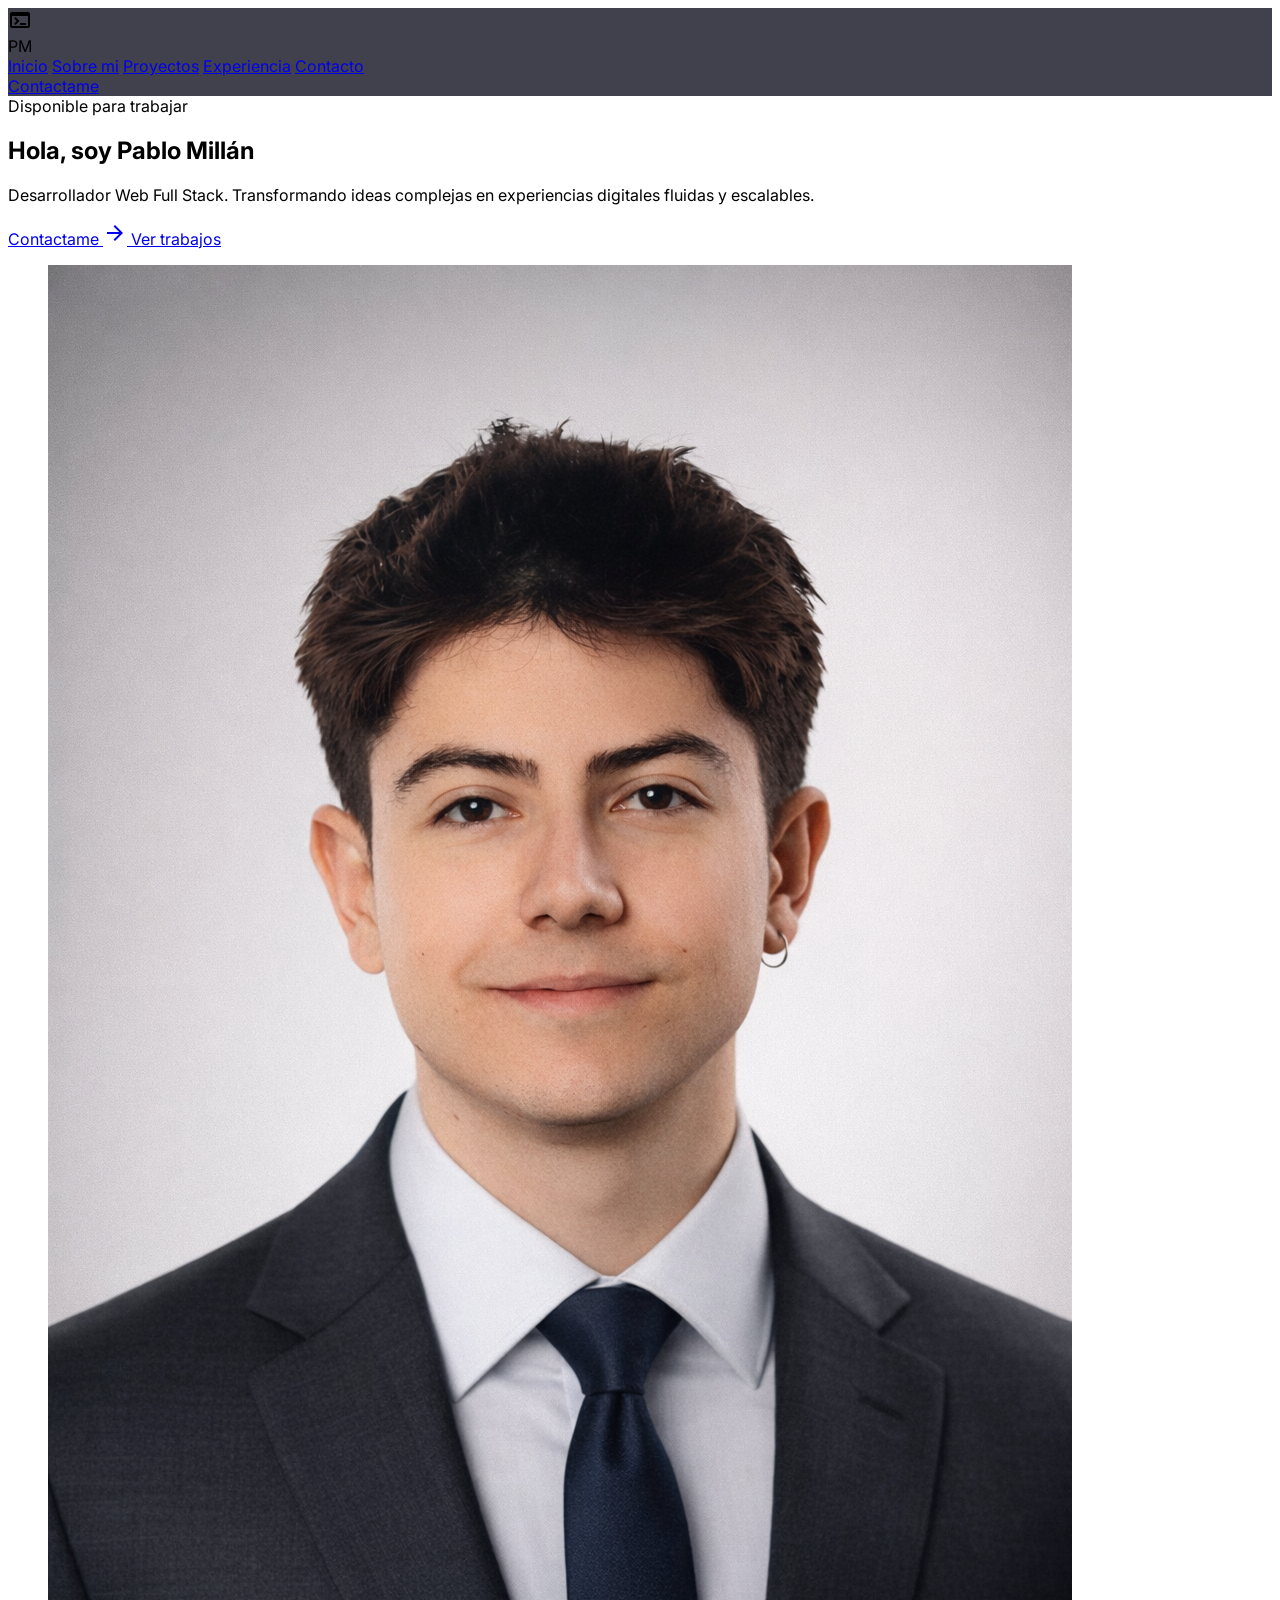
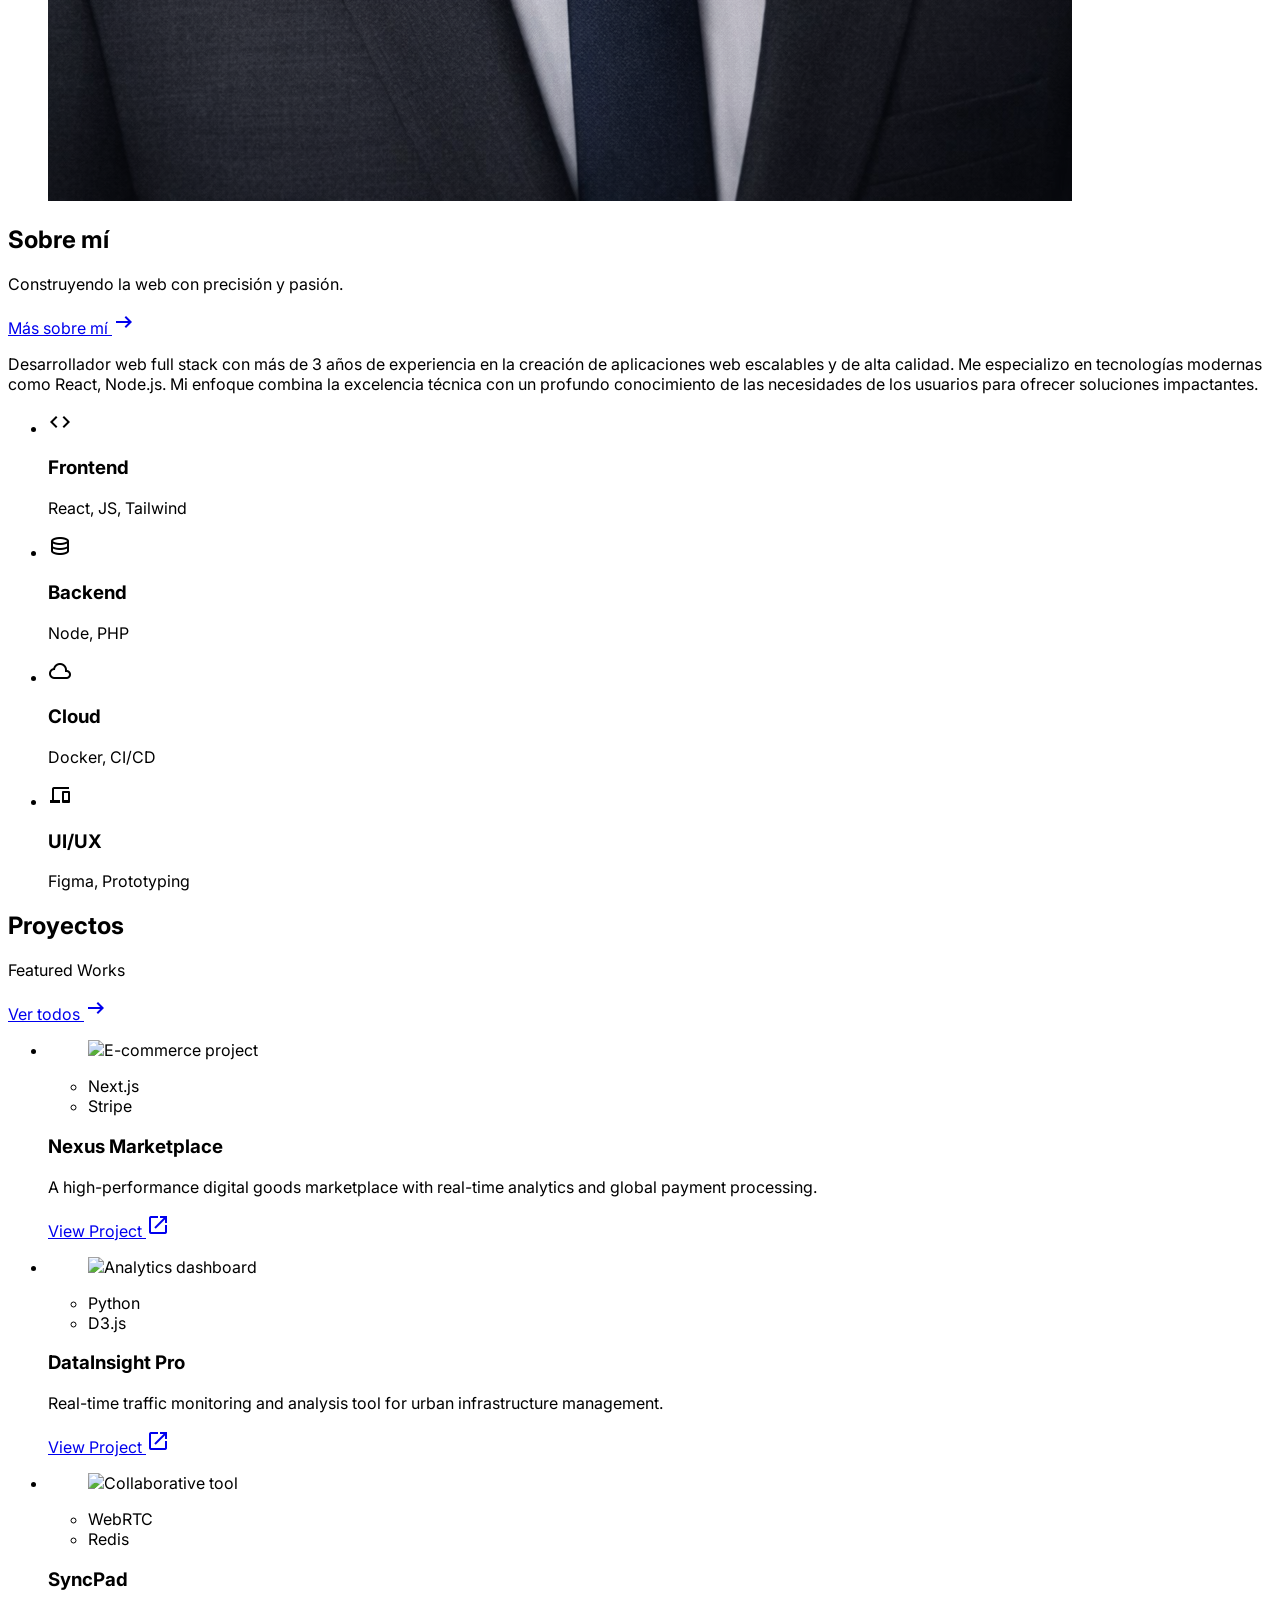
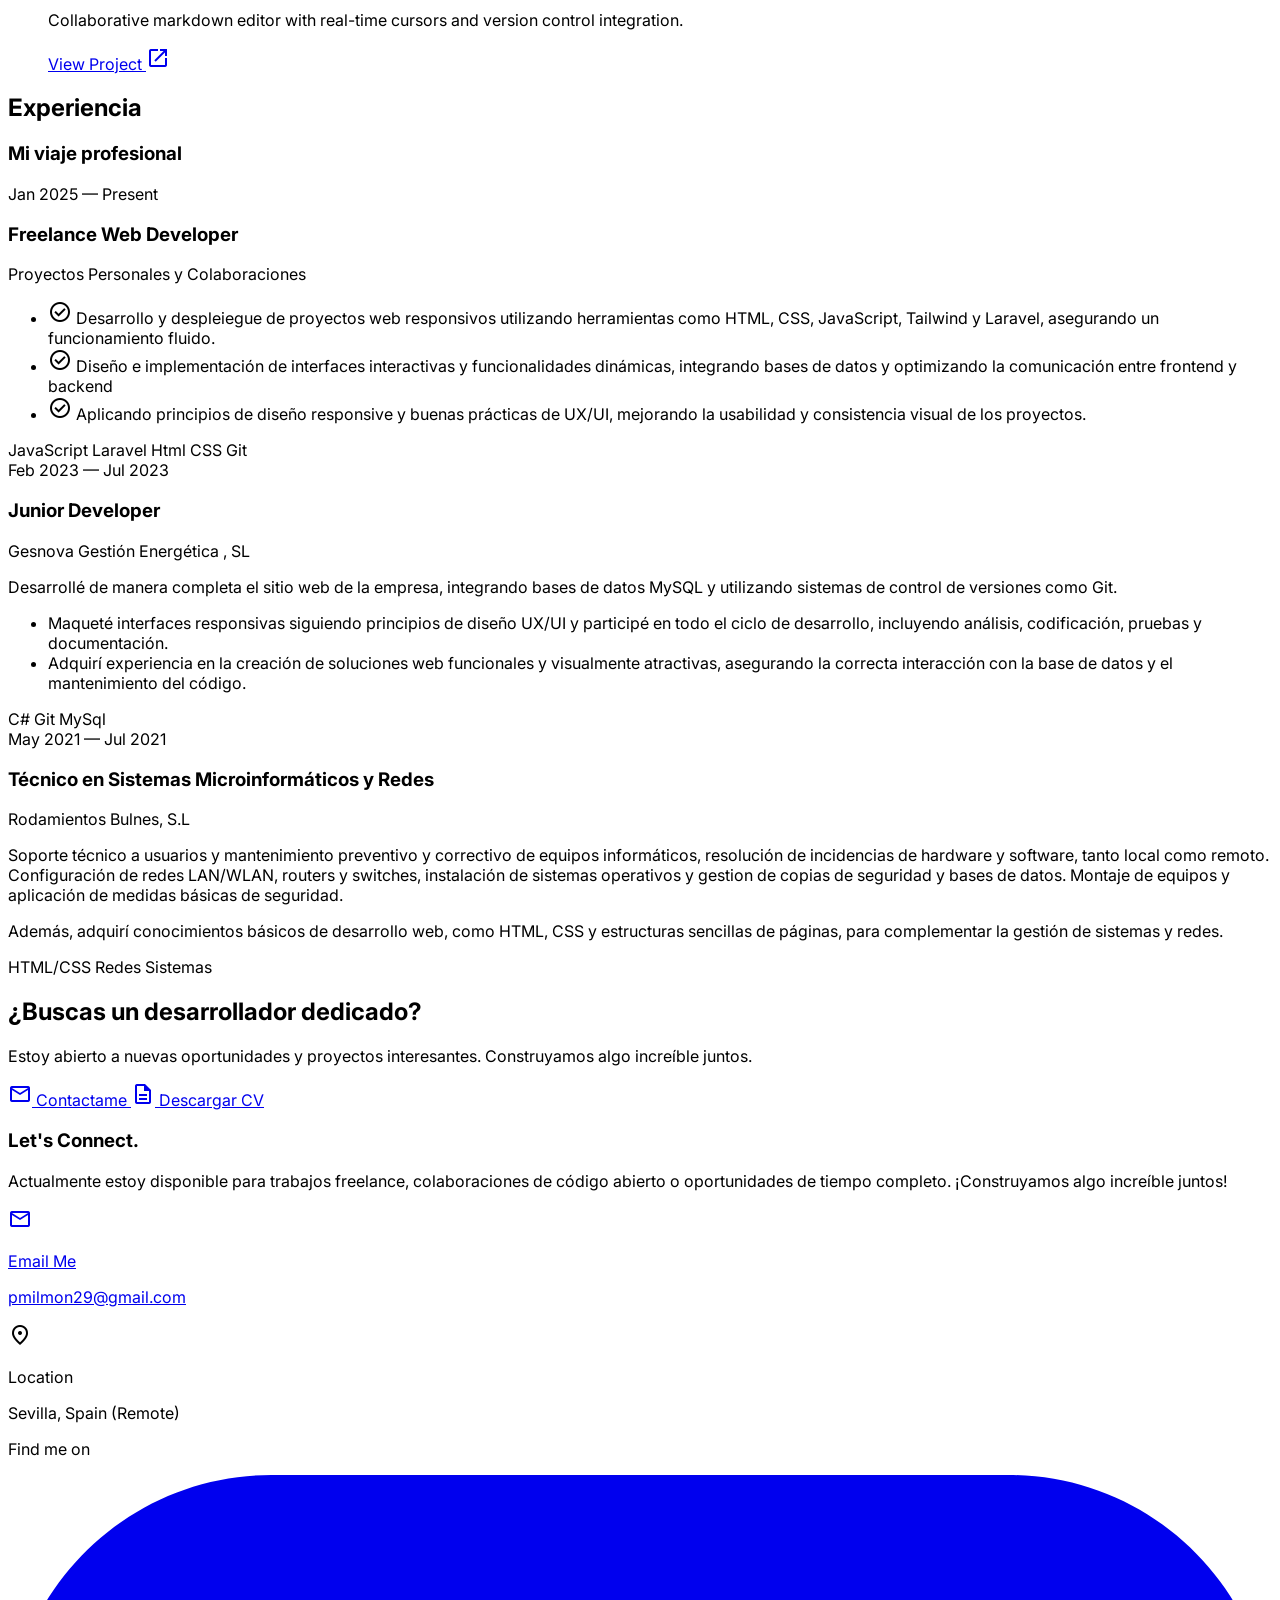
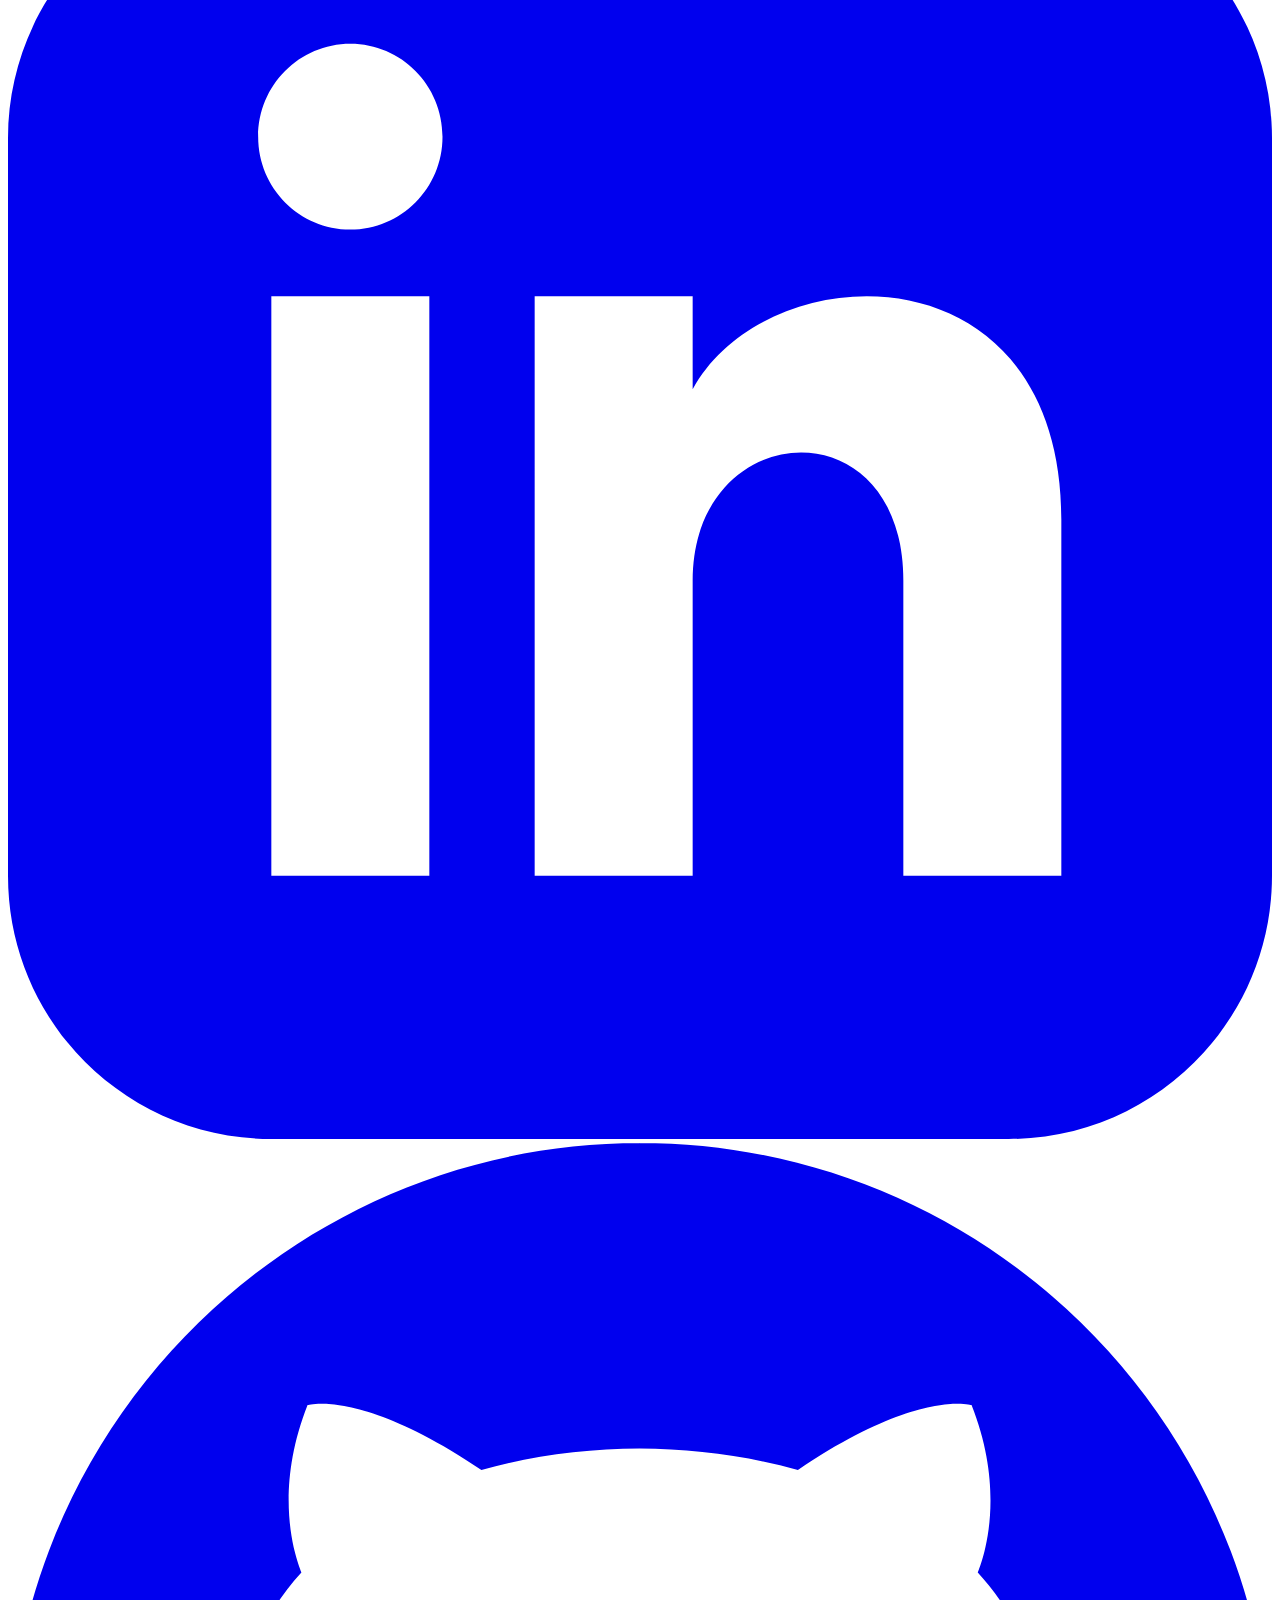
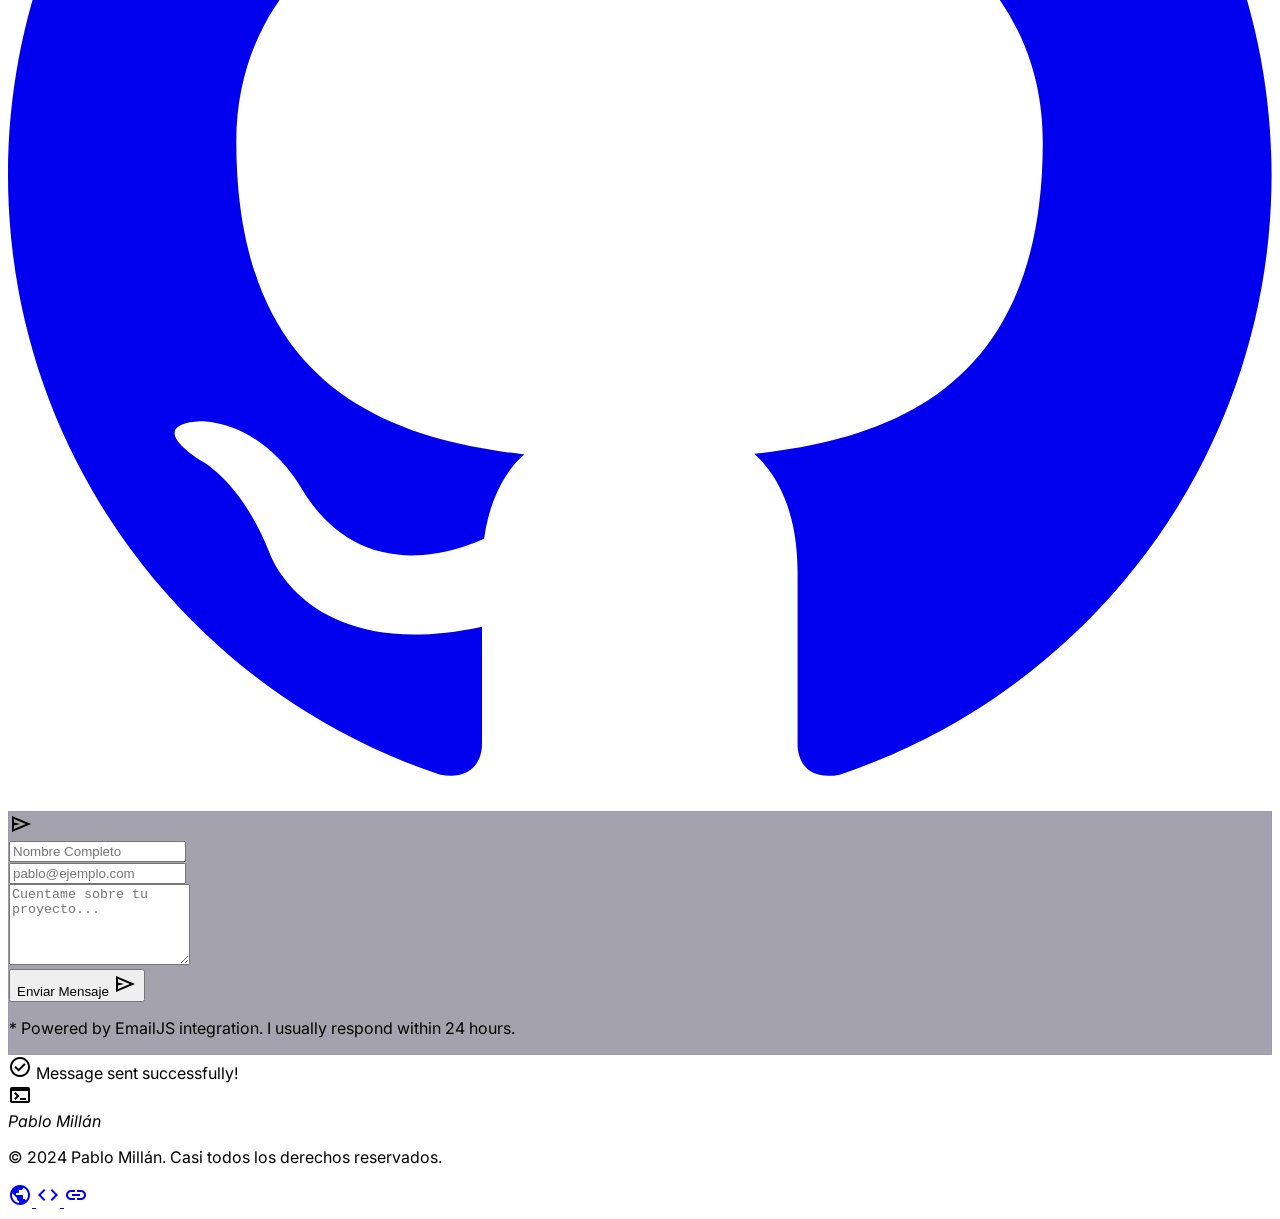
==== commit 2e5fc4f3: "Cambio de información e imagenes añadidas Signed-off-by: PabloMM03 <1V3rsus1@gmail.com>" ====
--- a/index.html
+++ b/index.html
@@ -90,34 +90,34 @@
           <a
             class="text-sm font-medium hover:text-primary transition-colors"
             href="#home"
-            >Home</a
+            >Inicio</a
           >
           <a
             class="text-sm font-medium hover:text-primary transition-colors"
             href="#about"
-            >About</a
+            >Sobre mi</a
           >
           <a
             class="text-sm font-medium hover:text-primary transition-colors"
             href="#projects"
-            >Projects</a
+            >Proyectos</a
           >
           <a
             class="text-sm font-medium hover:text-primary transition-colors"
             href="#experience"
-            >Experience</a
+            >Experiencia</a
           >
           <a
             class="text-sm font-medium hover:text-primary transition-colors"
             href="#contact"
-            >Contact</a
+            >Contacto</a
           >
         </div>
         <a
           class="bg-primary text-white px-6 py-2.5 rounded-lg text-sm font-bold hover:bg-primary/90 transition-all shadow-lg shadow-primary/20"
           href="mailto:pmilmon29@gmail.com"
         >
-          Contact Me
+          Contactame
         </a>
       </div>
     </nav>
@@ -137,9 +137,7 @@
         <div
           class="max-w-7xl mx-auto px-6 grid md:grid-cols-2 gap-16 items-center"
         >
-          <!-- Texto principal -->
           <header class="flex flex-col gap-8">
-            <!-- Estado disponible -->
             <div
               class="inline-flex items-center gap-2 px-3 py-1 rounded-full bg-primary/10 text-primary border border-primary/20 w-fit"
             >
@@ -152,11 +150,10 @@
                 ></span>
               </span>
               <span class="text-xs font-bold uppercase tracking-wider"
-                >Available for work</span
+                >Disponible para trabajar</span
               >
             </div>
 
-            <!-- Nombre y descripción -->
             <hgroup class="space-y-4">
               <h1
                 class="text-5xl md:text-7xl font-black leading-[1.1] tracking-tight"
@@ -171,13 +168,12 @@
               </p>
             </hgroup>
 
-            <!-- Botones -->
             <div class="flex flex-wrap gap-4">
               <a
                 href="#contact"
                 class="bg-primary text-white px-8 py-4 rounded-xl font-bold flex items-center gap-2 hover:translate-y-[-2px] transition-all shadow-xl shadow-primary/30"
               >
-                Contact Me
+                Contactame
                 <span class="material-symbols-outlined text-lg"
                   >arrow_forward</span
                 >
@@ -186,12 +182,11 @@
                 href="#projects"
                 class="bg-slate-200 dark:bg-slate-800/50 px-8 py-4 rounded-xl font-bold hover:bg-slate-300 dark:hover:bg-slate-800 transition-all"
               >
-                View Work
+                Ver trabajos
               </a>
             </div>
           </header>
 
-          <!-- Imagen -->
           <figure class="relative group">
             <div
               class="absolute -inset-1 bg-gradient-to-r from-primary to-indigo-500 rounded-2xl blur opacity-25 group-hover:opacity-40 transition duration-1000 group-hover:duration-200"
@@ -201,9 +196,9 @@
             >
               <img
                 alt="Portrait of Pablo Millán"
-                class="w-full h-full object-cover"
+                class="w-full h-full object-cover object-[center_30%] transition-transform group-hover:scale-105"
                 data-alt="Professional portrait of a male web developer"
-                src="https://lh3.googleusercontent.com/aida-public/[base64]"
+                src="CV/Profesional-Image.png"
               />
             </div>
           </figure>
@@ -470,14 +465,11 @@
           >
             Experiencia
           </h2>
-          <h3 class="text-3xl md:text-4xl font-bold">
-            My Professional Journey
-          </h3>
+          <h3 class="text-3xl md:text-4xl font-bold">Mi viaje profesional</h3>
         </header>
         <div class="flex-1 w-full max-w-5xl mx-auto px-6 py-12 md:py-20">
           <!-- Timeline Section -->
           <section class="relative" aria-label="Work Experience Timeline">
-            <!-- Vertical Line -->
             <div
               class="absolute left-4 md:left-1/2 top-0 bottom-0 w-0.5 bg-primary/20 -translate-x-1/2 hidden md:block"
               aria-hidden="true"
@@ -499,13 +491,13 @@
                     datetime="2022-01"
                     class="inline-block px-3 py-1 rounded-full bg-primary/10 text-primary text-xs font-bold mb-3 uppercase tracking-wider"
                   >
-                    Jan 2022 — Present
+                    Jan 2025 — Present
                   </time>
                   <h3 id="exp-1-role" class="text-2xl font-bold mb-1">
-                    Senior Frontend Developer
+                    Freelance Web Developer
                   </h3>
                   <p class="text-primary font-semibold mb-4">
-                    TechFlow Solutions
+                    Proyectos Personales y Colaboraciones
                   </p>
                 </div>
 
@@ -519,38 +511,49 @@
                           class="material-symbols-outlined text-primary text-sm mt-1"
                           >check_circle</span
                         >
-                        Leading UI/UX migrations for enterprise-level dashboards
-                        using React and Tailwind CSS.
+                        Desarrollo y despleiegue de proyectos web responsivos
+                        utilizando herramientas como HTML, CSS, JavaScript,
+                        Tailwind y Laravel, asegurando un funcionamiento fluido.
                       </li>
                       <li class="flex items-start gap-2">
                         <span
                           class="material-symbols-outlined text-primary text-sm mt-1"
                           >check_circle</span
                         >
-                        Mentoring junior staff and implementing standardized
-                        code review processes.
+                        Diseño e implementación de interfaces interactivas y
+                        funcionalidades dinámicas, integrando bases de datos y
+                        optimizando la comunicación entre frontend y backend
                       </li>
                       <li class="flex items-start gap-2">
                         <span
                           class="material-symbols-outlined text-primary text-sm mt-1"
                           >check_circle</span
                         >
-                        Optimized application performance, resulting in a 40%
-                        reduction in initial load times.
+                        Aplicando principios de diseño responsive y buenas
+                        prácticas de UX/UI, mejorando la usabilidad y
+                        consistencia visual de los proyectos.
                       </li>
                     </ul>
                     <div class="flex flex-wrap gap-2 mt-6">
                       <span
                         class="px-2 py-1 bg-slate-200 dark:bg-slate-700 rounded text-[10px] font-bold uppercase"
-                        >React</span
+                        >JavaScript</span
                       >
                       <span
                         class="px-2 py-1 bg-slate-200 dark:bg-slate-700 rounded text-[10px] font-bold uppercase"
-                        >TypeScript</span
+                        >Laravel</span
                       >
                       <span
                         class="px-2 py-1 bg-slate-200 dark:bg-slate-700 rounded text-[10px] font-bold uppercase"
-                        >Next.js</span
+                        >Html</span
+                      >
+                      <span
+                        class="px-2 py-1 bg-slate-200 dark:bg-slate-700 rounded text-[10px] font-bold uppercase"
+                        >CSS</span
+                      >
+                      <span
+                        class="px-2 py-1 bg-slate-200 dark:bg-slate-700 rounded text-[10px] font-bold uppercase"
+                        >Git</span
                       >
                     </div>
                   </div>
@@ -571,13 +574,13 @@
                     datetime="2020-03"
                     class="inline-block px-3 py-1 rounded-full bg-slate-200 dark:bg-slate-800 text-slate-500 dark:text-slate-400 text-xs font-bold mb-3 uppercase tracking-wider"
                   >
-                    Mar 2020 — Dec 2021
+                    Feb 2023 — Jul 2023
                   </time>
                   <h3 id="exp-2-role" class="text-2xl font-bold mb-1">
-                    Freelance Web Developer
+                    Junior Developer
                   </h3>
                   <p class="text-primary font-semibold mb-4">
-                    Creative Pulse Agency
+                    Gesnova Gestión Energética , SL
                   </p>
                 </div>
 
@@ -590,34 +593,38 @@
                     <p
                       class="text-slate-600 dark:text-slate-400 mb-4 leading-relaxed"
                     >
-                      Delivered high-performance web applications for 10+
-                      diverse clients ranging from e-commerce to creative
-                      portfolios.
+                      Desarrollé de manera completa el sitio web de la empresa,
+                      integrando bases de datos MySQL y utilizando sistemas de
+                      control de versiones como Git.
                     </p>
                     <ul
                       class="space-y-3 text-slate-600 dark:text-slate-400 text-sm"
                     >
                       <li>
-                        Architected full-stack solutions using Node.js and
-                        MongoDB.
+                        Maqueté interfaces responsivas siguiendo principios de
+                        diseño UX/UI y participé en todo el ciclo de desarrollo,
+                        incluyendo análisis, codificación, pruebas y
+                        documentación.
                       </li>
                       <li>
-                        Collaborated with design teams to translate Figma
-                        mockups into pixel-perfect code.
+                        Adquirí experiencia en la creación de soluciones web
+                        funcionales y visualmente atractivas, asegurando la
+                        correcta interacción con la base de datos y el
+                        mantenimiento del código.
                       </li>
                     </ul>
                     <div class="flex flex-wrap gap-2 mt-6 md:justify-end">
                       <span
                         class="px-2 py-1 bg-slate-200 dark:bg-slate-700 rounded text-[10px] font-bold uppercase"
-                        >Vue.js</span
+                        >C#</span
                       >
                       <span
                         class="px-2 py-1 bg-slate-200 dark:bg-slate-700 rounded text-[10px] font-bold uppercase"
-                        >Node.js</span
+                        >Git</span
                       >
                       <span
                         class="px-2 py-1 bg-slate-200 dark:bg-slate-700 rounded text-[10px] font-bold uppercase"
-                        >Framer Motion</span
+                        >MySql</span
                       >
                     </div>
                   </div>
@@ -640,12 +647,14 @@
                     datetime="2018-06"
                     class="inline-block px-3 py-1 rounded-full bg-slate-200 dark:bg-slate-800 text-slate-500 dark:text-slate-400 text-xs font-bold mb-3 uppercase tracking-wider"
                   >
-                    Jun 2018 — Feb 2020
+                    May 2021 — Jul 2021
                   </time>
                   <h3 id="exp-3-role" class="text-2xl font-bold mb-1">
-                    Junior Developer
+                    Técnico en Sistemas Microinformáticos y Redes
                   </h3>
-                  <p class="text-primary font-semibold mb-4">StartUp Hub</p>
+                  <p class="text-primary font-semibold mb-4">
+                    Rodamientos Bulnes, S.L
+                  </p>
                 </div>
 
                 <div class="w-full md:w-1/2 md:pl-12 pl-12 mt-4 md:mt-0">
@@ -655,9 +664,20 @@
                     <p
                       class="text-slate-600 dark:text-slate-400 leading-relaxed"
                     >
-                      Focused on building responsive landing pages and
-                      integrating RESTful APIs. Gained foundational knowledge in
-                      CI/CD pipelines and agile methodologies.
+                      Soporte técnico a usuarios y mantenimiento preventivo y
+                      correctivo de equipos informáticos, resolución de
+                      incidencias de hardware y software, tanto local como
+                      remoto. Configuración de redes LAN/WLAN, routers y
+                      switches, instalación de sistemas operativos y gestion de
+                      copias de seguridad y bases de datos. Montaje de equipos y
+                      aplicación de medidas básicas de seguridad.
+                    </p>
+                    <p
+                      class="text-slate-600 mt-10 dark:text-slate-400 leading-relaxed"
+                    >
+                      Además, adquirí conocimientos básicos de desarrollo web,
+                      como HTML, CSS y estructuras sencillas de páginas, para
+                      complementar la gestión de sistemas y redes.
                     </p>
                     <div class="flex flex-wrap gap-2 mt-6">
                       <span
@@ -666,11 +686,11 @@
                       >
                       <span
                         class="px-2 py-1 bg-slate-200 dark:bg-slate-700 rounded text-[10px] font-bold uppercase"
-                        >JavaScript</span
+                        >Redes</span
                       >
                       <span
                         class="px-2 py-1 bg-slate-200 dark:bg-slate-700 rounded text-[10px] font-bold uppercase"
-                        >Git</span
+                        >Sistemas</span
                       >
                     </div>
                   </div>
